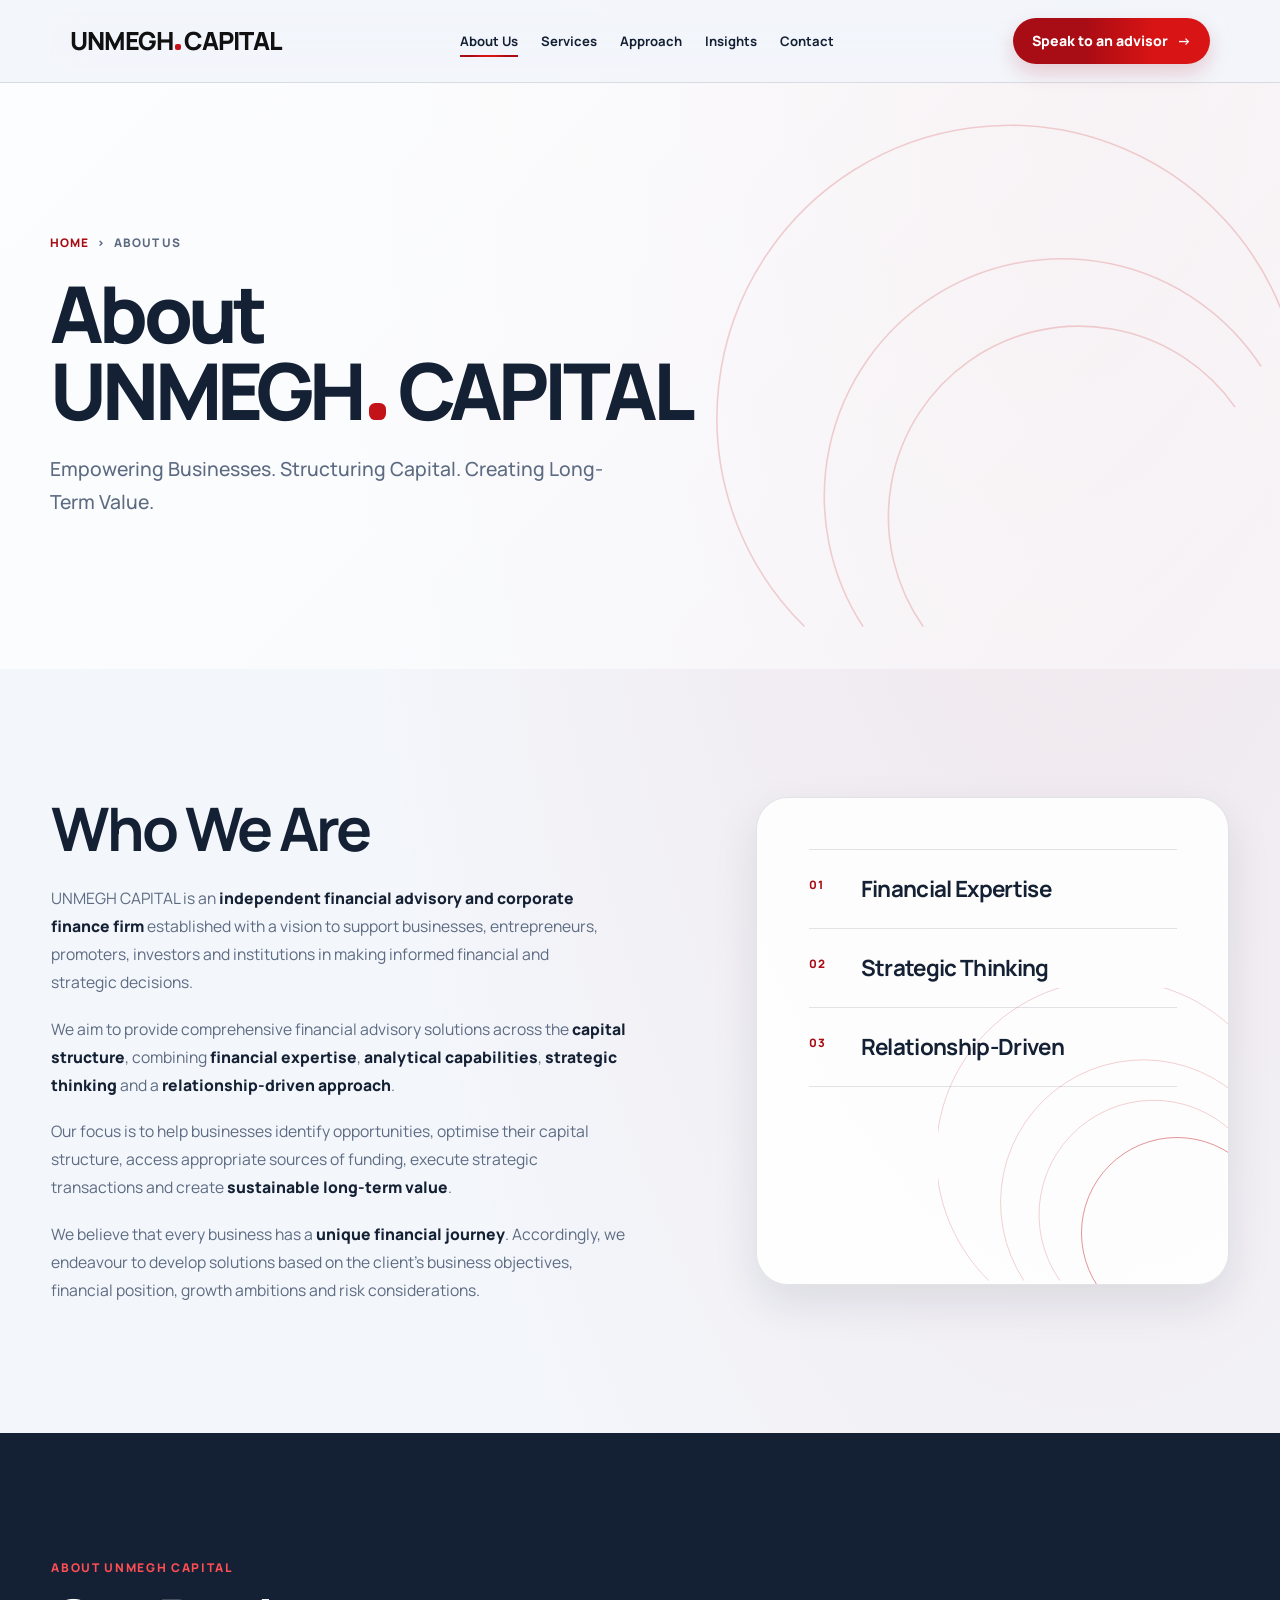
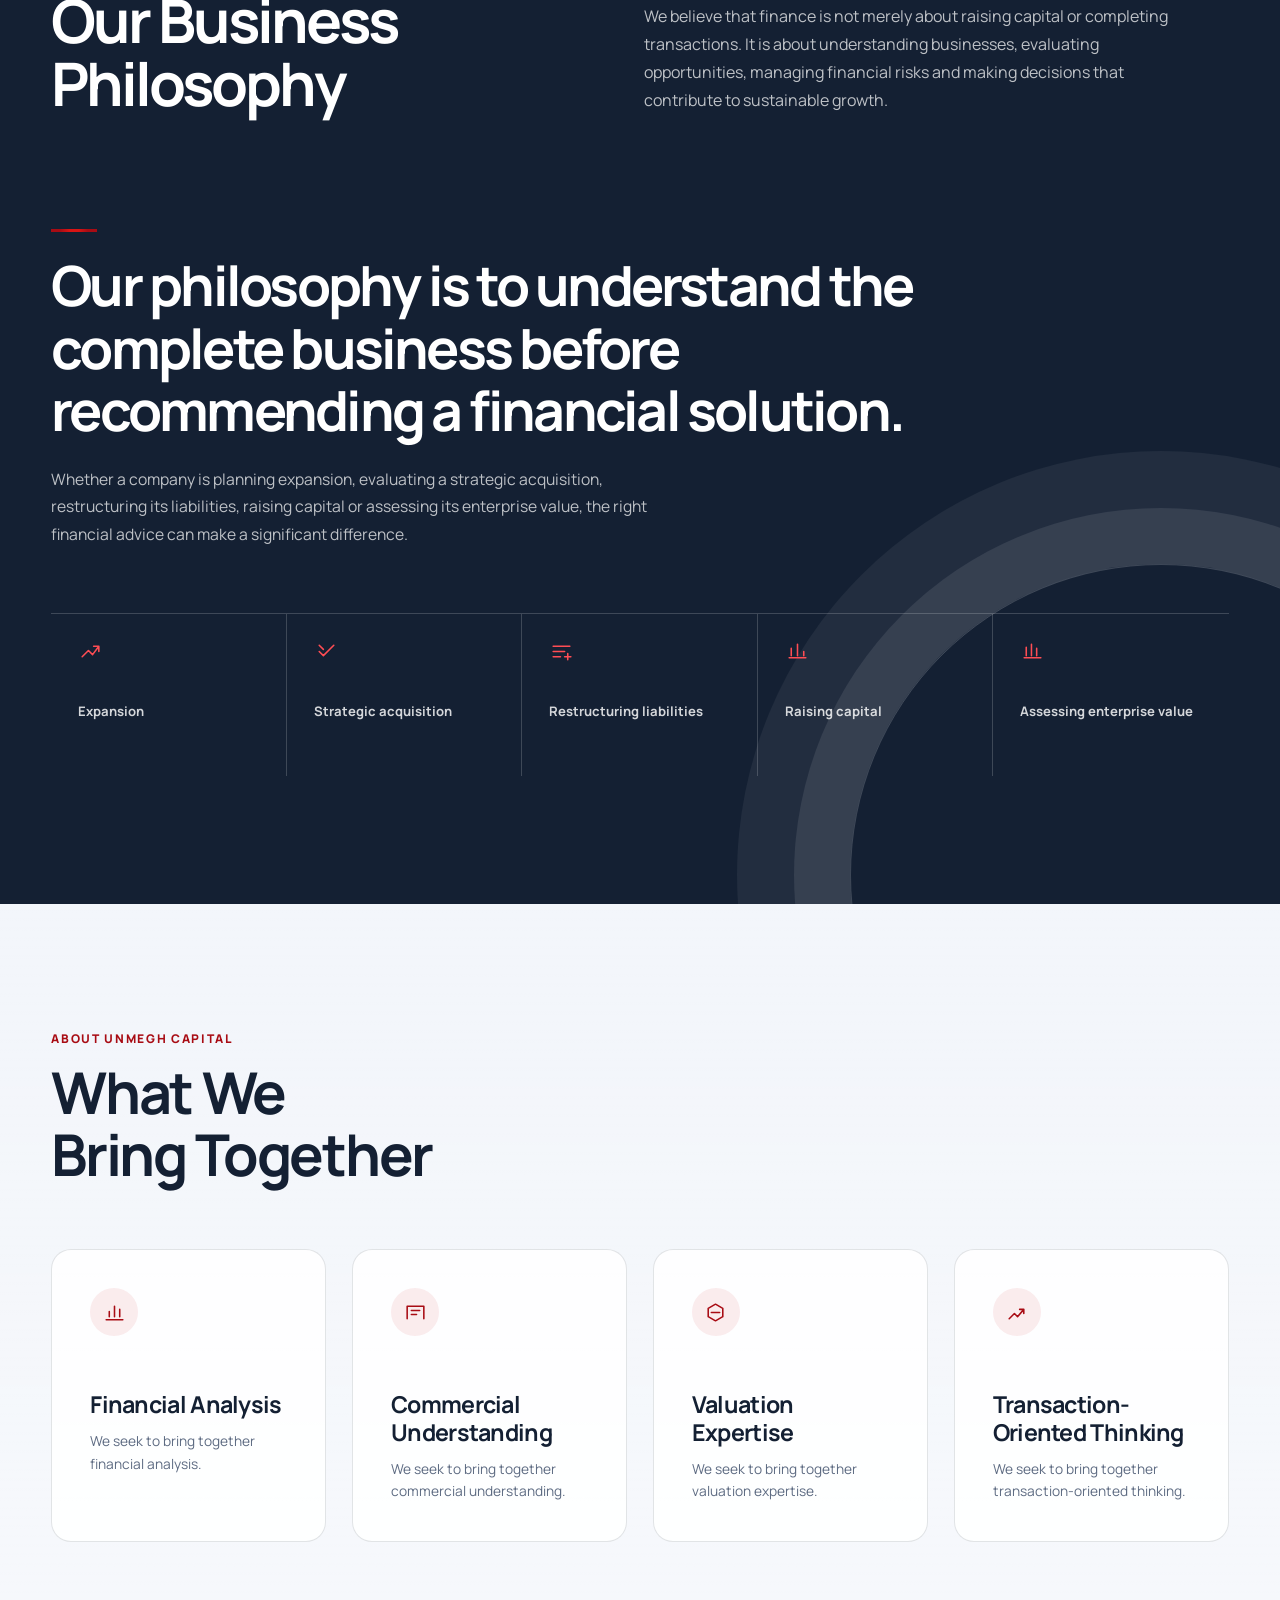
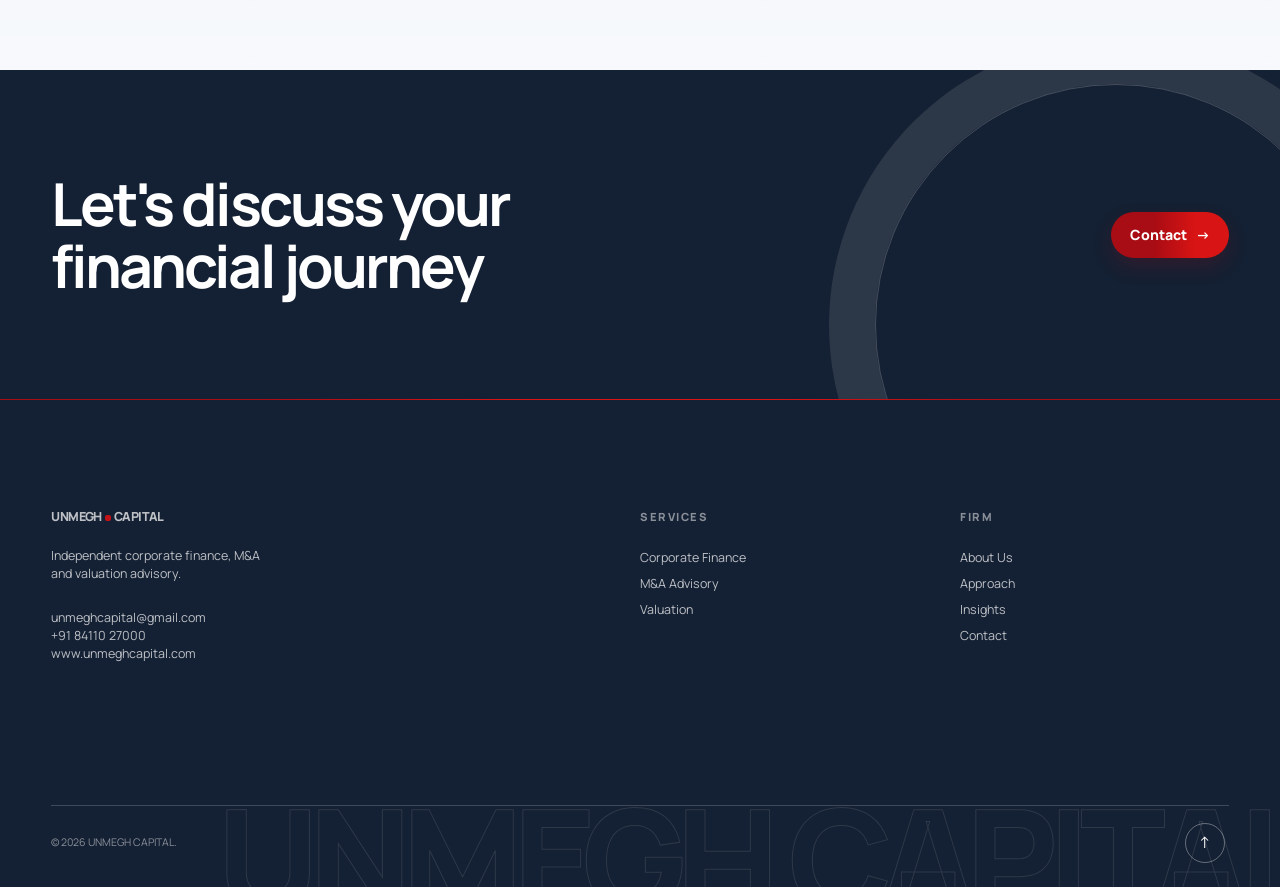
==== about.html @ da6c79d1 "Add files via upload" ====
<!doctype html>
<html lang="en">
  <head>
    <meta charset="UTF-8" />
    <meta name="viewport" content="width=device-width, initial-scale=1.0" />
    <meta name="description" content="About UNMEGH CAPITAL, an independent financial advisory and corporate finance firm." />
    <title>About UNMEGH CAPITAL | Independent Financial Advisory &amp; Corporate Finance Firm</title>
    <link rel="preconnect" href="https://fonts.googleapis.com" />
    <link rel="preconnect" href="https://fonts.gstatic.com" crossorigin />
    <link href="https://fonts.googleapis.com/css2?family=Manrope:wght@400;500;600;700;800&amp;display=swap" rel="stylesheet" />
    <link rel="stylesheet" href="css/style.css" />
  </head>
  <body class="motion-site about-page" id="top">
    <a class="skip-link" href="#main-content">Skip to content</a>

    <svg class="thread" viewBox="0 0 2 1000" preserveAspectRatio="none" aria-hidden="true">
      <path d="M1 0V1000" pathLength="1" />
    </svg>

    <header class="motion-header" id="page-header">
      <div class="motion-header__inner shell">
        <a class="wordmark" href="index.html#top" aria-label="UNMEGH CAPITAL home">UNMEGH<span></span>CAPITAL</a>
        <button class="menu-toggle" type="button" aria-expanded="false" aria-controls="site-menu">
          <span></span><span></span><span class="sr-only">Open navigation</span>
        </button>
        <nav class="motion-nav" id="site-menu" aria-label="Main navigation">
          <a href="about.html" aria-current="page">About Us</a>
          <a href="about2.html">Services</a>
          <a href="index.html#approach">Approach</a>
          <a href="index.html#insights">Insights</a>
          <a href="index.html#contact">Contact</a>
        </nav>
        <a class="button button--primary header-cta" href="index.html#contact">Speak to an advisor <b aria-hidden="true">&rarr;</b></a>
      </div>
    </header>

    <main id="main-content">
      <section class="about-hero section" aria-labelledby="about-title">
        <div class="shell about-hero__grid">
          <div class="about-hero__copy" data-reveal>
            <nav class="breadcrumb" aria-label="Breadcrumb"><a href="index.html">Home</a><span aria-hidden="true">&rsaquo;</span><span aria-current="page">About Us</span></nav>
            <h1 id="about-title">About<br>UNMEGH<i class="heading-dot"><span></span></i> CAPITAL</h1>
        <!-- <a class="wordmark" href="#top" aria-label="UNMEGH CAPITAL home">UNMEGH<span></span>CAPITAL</a> -->

            <p>Empowering Businesses. Structuring Capital. Creating Long-Term Value.</p>
          </div>
        </div>
        <svg class="watermark about-hero__watermark" viewBox="0 0 400 400" aria-hidden="true"><path d="M52 300A180 180 0 1 1 349 115M88 300A145 145 0 1 1 333 140M125 300A110 110 0 1 1 317 165" /></svg>
      </section>

      <section class="about-intro section" aria-labelledby="who-we-are-title">
        <div class="shell about-intro__grid">
          <div class="about-copy" data-reveal>
            <!-- <p class="eyebrow">About UNMEGH CAPITAL</p> -->
            <h2 id="who-we-are-title">Who We Are</h2>
            <p>UNMEGH CAPITAL is an <strong>independent financial advisory and corporate finance firm</strong> established with a vision to support businesses, entrepreneurs, promoters, investors and institutions in making informed financial and strategic decisions.</p>
            <p>We aim to provide comprehensive financial advisory solutions across the <strong>capital structure</strong>, combining <strong>financial expertise</strong>, <strong>analytical capabilities</strong>, <strong>strategic thinking</strong> and a <strong>relationship-driven approach</strong>.</p>
            <p>Our focus is to help businesses identify opportunities, optimise their capital structure, access appropriate sources of funding, execute strategic transactions and create <strong>sustainable long-term value</strong>.</p>
            <p>We believe that every business has a <strong>unique financial journey</strong>. Accordingly, we endeavour to develop solutions based on the client's business objectives, financial position, growth ambitions and risk considerations.</p>
          </div>

          <aside class="about-pillar-panel" aria-label="Financial Expertise, Strategic Thinking and Relationship-Driven" data-reveal>
            <svg class="about-pillar-panel__arcs" viewBox="0 0 400 400" aria-hidden="true"><path d="M52 300A180 180 0 1 1 349 115M88 300A145 145 0 1 1 333 140M125 300A110 110 0 1 1 317 165" /></svg>
            <ul class="about-pillar-list">
              <li><span aria-hidden="true">01</span><strong>Financial Expertise</strong></li>
              <li><span aria-hidden="true">02</span><strong>Strategic Thinking</strong></li>
              <li><span aria-hidden="true">03</span><strong>Relationship-Driven</strong></li>
            </ul>
          </aside>
        </div>
      </section>

      <section class="about-philosophy section section--dark" aria-labelledby="philosophy-title">
        <div class="shell">
          <div class="about-philosophy__intro" data-reveal>
            <div>
              <p class="eyebrow">About UNMEGH CAPITAL</p>
              <h2 id="philosophy-title">Our Business Philosophy</h2>
            </div>
            <p>We believe that finance is not merely about raising capital or completing transactions. It is about understanding businesses, evaluating opportunities, managing financial risks and making decisions that contribute to sustainable growth.</p>
          </div>
          <blockquote class="about-quote" data-reveal>Our philosophy is to understand the complete business before recommending a financial solution.</blockquote>
          <p class="about-philosophy__context" data-reveal>Whether a company is planning expansion, evaluating a strategic acquisition, restructuring its liabilities, raising capital or assessing its enterprise value, the right financial advice can make a significant difference.</p>
          <ul class="scenario-grid" aria-label="Business scenarios">
            <li data-reveal><svg viewBox="0 0 24 24" aria-hidden="true"><path d="M4 17 10 11l4 4 6-8M15 7h5v5" /></svg><span>Expansion</span></li>
            <li data-reveal><svg viewBox="0 0 24 24" aria-hidden="true"><path d="m5 12 4 4L19 6M5 6l4 4" /></svg><span>Strategic acquisition</span></li>
            <li data-reveal><svg viewBox="0 0 24 24" aria-hidden="true"><path d="M4 7h16M4 12h11M4 17h7M18 14v6m-3-3h6" /></svg><span>Restructuring liabilities</span></li>
            <li data-reveal><svg viewBox="0 0 24 24" aria-hidden="true"><path d="M4 18h16M6 16V9m6 7V5m6 11v-4" /></svg><span>Raising capital</span></li>
            <li data-reveal><svg viewBox="0 0 24 24" aria-hidden="true"><path d="M4 18h16M6 16V8m5 8V5m5 11v-7" /></svg><span>Assessing enterprise value</span></li>
          </ul>
        </div>
      </section>

      <section class="about-strengths section" aria-labelledby="strengths-title">
        <div class="shell">
          <div class="section-heading" data-reveal>
            <div><p class="eyebrow">About UNMEGH CAPITAL</p><h2 id="strengths-title">What We Bring Together</h2></div>
          </div>
          <div class="strength-grid">
            <article data-reveal><span class="strength-icon"><svg viewBox="0 0 24 24" aria-hidden="true"><path d="M4 19h16M7 16v-5m5 5V6m5 10V9" /></svg></span><h3>Financial Analysis</h3><p>We seek to bring together financial analysis.</p></article>
            <article data-reveal><span class="strength-icon"><svg viewBox="0 0 24 24" aria-hidden="true"><path d="M4 18V6h16v12M8 10h8M8 14h5" /></svg></span><h3>Commercial Understanding</h3><p>We seek to bring together commercial understanding.</p></article>
            <article data-reveal><span class="strength-icon"><svg viewBox="0 0 24 24" aria-hidden="true"><path d="M12 4 5 8v8l7 4 7-4V8l-7-4Zm-4 8h8" /></svg></span><h3>Valuation Expertise</h3><p>We seek to bring together valuation expertise.</p></article>
            <article data-reveal><span class="strength-icon"><svg viewBox="0 0 24 24" aria-hidden="true"><path d="M5 18 10 13l3 3 6-7M15 9h4v4" /></svg></span><h3>Transaction-Oriented Thinking</h3><p>We seek to bring together transaction-oriented thinking.</p></article>
          </div>
        </div>
      </section>

      <section class="about-cta section" aria-labelledby="about-cta-title">
        <div class="shell about-cta__inner" data-reveal>
          <h2 id="about-cta-title">Let's discuss your financial journey</h2>
          <a class="button button--primary" href="index.html#contact">Contact <b aria-hidden="true">&rarr;</b></a>
        </div>
      </section>
    </main>

    <footer class="site-footer">
      <div class="shell footer-grid">
        <div class="footer-brand"><a class="wordmark wordmark--light" href="index.html#top">UNMEGH<span></span>CAPITAL</a><p>Independent corporate finance, M&amp;A and valuation advisory.</p><p><a href="mailto:connect@unmeghcapital.com">unmeghcapital@gmail.com</a><br /><a href="tel:+918411027000">+91 84110 27000</a><br /><a href="https://www.unmeghcapital.com">www.unmeghcapital.com</a></p></div>
        <div><h2>Services</h2><a href="index.html#services" data-service="corporate-finance">Corporate Finance</a><a href="index.html#services" data-service="ma-advisory">M&amp;A Advisory</a><a href="index.html#services" data-service="valuation">Valuation</a></div>
        <div><h2>Firm</h2><a href="about.html">About Us</a><a href="index.html#approach">Approach</a><a href="index.html#insights">Insights</a><a href="index.html#contact">Contact</a></div>
      </div>
      <div class="shell footer-legal"><p>&copy; 2026 UNMEGH CAPITAL.</p><a class="back-to-top" href="#top" aria-label="Back to top">&uarr;</a></div>
      <div class="footer-ghost" aria-hidden="true">UNMEGH CAPITAL</div>
    </footer>

    <script type="module" src="js/main.js"></script>
  </body>
</html>
---- css/style.css ----
:root {
  --bg: #f3f6fb;
  --surface: rgba(255, 255, 255, 0.88);
  --surface-strong: #ffffff;
  --text: #142033;
  --muted: #5d6b82;
  --logo:#111111;
  --line: rgba(20, 32, 51, 0.12);
  --accent: #c41219;
  --accent-mid: #d91414;
  --accent-light: #ff4d54;
  --accent-dark: #a80c14;
  --accent-gradient: linear-gradient(90deg,rgba(168, 12, 20, 1) 20%, rgba(217, 20, 20, 1) 40%, rgba(217, 20, 20, 1) 60%, rgba(168, 12, 20, 1) 80%);
  --shadow: 0 18px 45px rgb(255, 230, 0);

}

* {
  box-sizing: border-box;
}

html {
  scroll-behavior: smooth;
}

body {
  margin: 0;
  font-family: "Manrope", sans-serif;
  color: var(--logo);
  background:
    radial-gradient(circle at top left, rgba(254, 6, 6, 0.296), transparent 28%)}

a {
  color: inherit;
  text-decoration: none;
}

.reveal {
  opacity: 0;
  transform: translateY(28px);
  transition:
    opacity 0.75s ease,
    transform 0.75s ease;
  transition-delay: var(--reveal-delay, 0s);

}

.reveal.is-visible {
  opacity: 1;
  transform: translateY(0);
}

.site-header {
  position: sticky;
  top: 0;
  z-index: 1000;
  padding: 18px 24px;
  backdrop-filter: blur(18px);
}

.navbar {
  max-width: 1180px;
  margin: 0 auto;
  padding: 16px 22px;
  display: flex;
  align-items: center;
  justify-content: space-between;
  gap: 20px;
  border: 1px solid var(--line);
  border-radius: 22px;
  background: var(--surface);
  box-shadow: var(--shadow);
}

.brand {
  display: flex;
  align-items: center;
  gap: 12px;
  min-width: 0;
}

.brand-text {
  font-size: 2rem;
  font-weight: 800;
  letter-spacing: 0.01em;
  white-space: nowrap;
}

.nav-links {
  list-style: none;
  display: flex;
  align-items: center;
  justify-content: center;
  gap: 28px;
  margin: 0;
  padding: 0;
  flex: 1;
}

.nav-links a {
  font-size: 0.96rem;
  font-weight: 600;
  color: var(--text);
}

.nav-cta {
  display: inline-flex;
  align-items: center;
  justify-content: center;
  min-height: 48px;
  padding: 0 22px;
  border-radius: 999px;
  background: var(--accent-gradient);
  color: #ffffff;
  font-size: 0.95rem;
  font-weight: 700;
  box-shadow: 0 10px 24px rgba(255, 80, 80, 0.633);
}

main {
  padding: -2px 24px 60px;
}

.hero {
  position: relative;
  isolation: isolate;
  overflow: hidden;
  max-width: 100wh;
  margin: 0 auto;
  min-height: calc(100vh - 120px);
  display: grid;
  grid-template-columns: 1.1fr 0.9fr;
  gap: 28px;
  align-items: center;
  padding: 40px 32px;
  border-radius: 32px;
}

.hero::before {
  content: "";
  position: absolute;
  inset: 0 auto auto 0;
  width: 100%;
  height: 90vh;
  background:
 linear-gradient(90deg,rgb(255, 208, 210) 28%, rgb(215, 26, 26) 50%, rgba(217, 20, 20, 1) 60%, rgba(168, 12, 20, 1) 80%), 
    url("images/bg-1.jpg") center/cover no-repeat;
  /*opacity: 0.5;*/
  z-index: 0;
  pointer-events: none;
}

.hero-content {
  position: relative;
  z-index: 1;
}

.hero-copy {
  padding: 24px 5px;
}

.eyebrow {
  margin: 0 0 14px;
  color: var(--accent-dark);
  font-size: 0.82rem;
  font-weight: 800;
  letter-spacing: 0.18em;
  text-transform: uppercase;
}

.hero h1 {
  margin: 0;
  max-width: 12ch;
  font-size: clamp(2.7rem, 6vw, 5rem);
  line-height: 0.96;
  letter-spacing: -0.05em;
}

.hero-text {
  max-width: 600px;
  margin: 22px 0 0;
  color: var(--muted);
  font-size: 1.05rem;
  line-height: 1.8;
}

.hero-card-wrap {
  display: flex;
}

.main-image {
  margin-top: 22px;
  max-width: 420px;
  border-radius: 18px;
  overflow: hidden;
  border: 1px solid rgba(255, 255, 255, 0.35);
  box-shadow: 0 18px 35px rgba(5, 16, 38, 0.35);
}

.main-image img {
  width: 100%;
  height: auto;
  display: block;
}

.feature-card {
  width: 80%;
  padding: 15px;
  border: 1px solid rgba(20, 32, 51, 0.08);
  border-radius: 28px;
  background:
    linear-gradient(180deg, rgba(255, 255, 255, 0.98) 0%, rgba(242, 248, 252, 0.98) 100%);
  box-shadow: var(--shadow);
}

.card-label {
  display: inline-block;
  margin-bottom: 16px;
  color: var(--accent-dark);
  font-size: 0.78rem;
  font-weight: 800;
  letter-spacing: 0.16em;
  text-transform: uppercase;
}

.feature-card h2 {
  margin: 0;
  font-size: clamp(2rem, 3vw, 2.8rem);
  line-height: 1.05;
  letter-spacing: -0.04em;
}

.feature-text {
  margin: 18px 0 0;
  max-width: 56ch;
  color: var(--muted);
  font-size: 1rem;
  line-height: 1.8;
}

.feature-points {
  margin-top: 28px;
  display: grid;
  gap: 18px;
}

.feature-point {
  display: grid;
  grid-template-columns: 56px 1fr;
  gap: 16px;
  align-items: start;
  padding: 12px;
  border-radius: 18px;
  background: rgba(255, 255, 255, 0.78);
  border: 1px solid rgba(20, 32, 51, 0.08);
}

.feature-icon {
  width: 56px;
  height: 56px;
  display: inline-flex;
  align-items: center;
  justify-content: center;
  border-radius: 16px;
  background: rgba(58, 124, 240, 0.12);
  color: var(--accent-dark);
}

.feature-icon svg {
  width: 26px;
  height: 26px;
  fill: none;
  stroke: currentColor;
  stroke-linecap: round;
  stroke-linejoin: round;
  stroke-width: 1.8;
}

.feature-point h3 {
  margin: 0 0 8px;
  font-size: 1.05rem;
}

.feature-point p {
  margin: 0;
  color: var(--muted);
  line-height: 1.7;
}

.reveal-section {
  min-height: 140vh;
  padding: 90px 24px 110px;
}

.gallery-section {
  min-height: auto;
}

.gallery-header {
  max-width: 1180px;
  margin: 0 auto 24px;
}

.gallery-header h2 {
  margin: 0 0 8px;
  font-size: clamp(1.8rem, 4vw, 2.8rem);
}

.gallery-header p {
  margin: 0;
  color: var(--muted);
}

.gallery-grid {
  max-width: 1180px;
  margin: 0 auto;
  display: grid;
  grid-template-columns: repeat(3, minmax(0, 1fr));
  gap: 18px;
}

.gallery-item {
  margin: 0;
  border-radius: 18px;
  overflow: hidden;
  border: 1px solid var(--line);
  background: #ffffff;
  box-shadow: var(--shadow);
}

.gallery-item img {
  width: 100%;
  height: 260px;
  object-fit: cover;
  display: block;
}

.reveal-panel {
  max-width: 1180px;
  margin: 0 auto;
  padding: 40px 32px;
  border-radius: 32px;
  background: linear-gradient(180deg, #11233f 0%, #1a3f72 100%);
  box-shadow: var(--shadow);
}

.reveal-kicker {
  margin: 0 0 18px;
  color: rgba(255, 255, 255, 0.72);
  font-size: 0.82rem;
  font-weight: 800;
  letter-spacing: 0.18em;
  text-transform: uppercase;
}

#reveal-text {
  margin: 0;
  max-width: 18ch;
  font-size: clamp(2.5rem, 5vw, 4.8rem);
  line-height: 1.08;
  letter-spacing: -0.05em;
}

.word {
  display: inline-block;
  margin-right: 0.3em;
  color: #333;
  transition: color 0.35s ease;
}

@media (max-width: 960px) {
  .navbar {
    flex-wrap: wrap;
    justify-content: center;
  }

  .brand,
  .nav-cta {
    width: 100%;
    justify-content: center;
  }

  .nav-links {
    order: 3;
    width: 100%;
    flex-wrap: wrap;
    gap: 18px 22px;
  }

  .hero {
    grid-template-columns: 1fr;
    padding: 28px 22px;
  }

  .hero h1,
  .hero-text {
    max-width: none;
  }

  .feature-card {
    padding: 24px;
  }

  .reveal-section {
    min-height: auto;
    padding-top: 70px;
    padding-bottom: 90px;
  }

  .gallery-grid {
    grid-template-columns: 1fr 1fr;
  }
}

@media (max-width: 640px) {
  .site-header,
  main {
    padding-left: 16px;
    padding-right: 16px;
  }

  .navbar {
    padding: 16px;
    border-radius: 18px;
  }

  .brand-text {
    font-size: 0.92rem;
    text-align: center;
    white-space: normal;
  }

  .nav-links {
    gap: 14px 18px;
  }

  .hero h1 {
    font-size: clamp(2.2rem, 12vw, 3.5rem);
  }

  .feature-point {
    grid-template-columns: 1fr;
  }

  .reveal-panel {
    padding: 28px 22px;
    border-radius: 24px;
  }

  .gallery-grid {
    grid-template-columns: 1fr;
  }
}

@media (prefers-reduced-motion: reduce) {
  .reveal,
  .reveal.is-visible {
    opacity: 1;
    transform: none;
    transition: none;
  }
}
.lightly{
  color: white;
}
#light{
  color: white;
}


/* index-2 */

.heros {
    position: relative;
    width: 100%;
    top: -110px;
    min-height: 100vh;
    overflow: hidden;
    background: #a80c14;
}

/* Background video */
.heros-video {
    position: absolute;
    top: -100px; /* Move video 100px upward */
    left: 0;
    inset: 0;
    width: 100%;
    height: calc(100% + 100px);
    object-fit: cover;
    object-position: center;
    z-index: 0;
}

/* Dark/red overlay */
.heros-overlay {
    position: absolute;
    inset: 0;
    background: linear-gradient(
        90deg,
        rgba(168, 12, 20, 0.15),
        rgba(168, 12, 20, 0.65)
    );
    z-index: 1;
}

/* Hero content */
.heros-content {
    position: relative;
    z-index: 2;
    min-height: 100vh;
    display: flex;
    flex-direction: column;
    justify-content: center;
    padding: 60px;
    color: white;
}

/* --------------------------------------------------------------------------
   Clarity in Motion — post-hero homepage continuation
   The rules below are intentionally namespaced so the completed hero can
   remain in place above this continuation.
   -------------------------------------------------------------------------- */
:root {
  --glow: rgba(196, 18, 25, 0.08);
  --shadow-soft: 0 18px 45px rgba(20, 32, 51, 0.10);
  --ease: cubic-bezier(0.22, 1, 0.36, 1);
  --r-sm: 12px;
  --r-md: 20px;
  --r-lg: 32px;
  --r-pill: 999px;
  --page-progress: 0;
}

html { scroll-padding-top: 104px; }

body.motion-site {
  min-width: 320px;
  overflow-x: clip;
  color: var(--text);
  background:
    radial-gradient(60% 50% at 85% 0%, var(--glow), transparent),
    var(--bg);
  font-family: "Manrope", sans-serif;
  line-height: 1.7;
}

.motion-site * { box-sizing: border-box; }
.motion-site h1, .motion-site h2, .motion-site h3, .motion-site p { margin-top: 0; }
.motion-site h2, .motion-site h3 { text-wrap: balance; }
.motion-site p { text-wrap: pretty; }
.motion-site button, .motion-site input { font: inherit; }
.motion-site button { cursor: pointer; }
.motion-site a:focus-visible, .motion-site button:focus-visible, .motion-site input:focus-visible {
  outline: 2px solid var(--accent);
  outline-offset: 3px;
}

.sr-only {
  position: absolute;
  width: 1px;
  height: 1px;
  overflow: hidden;
  clip: rect(0, 0, 0, 0);
  white-space: nowrap;
}

.skip-link {
  position: fixed;
  top: 12px;
  left: 12px;
  z-index: 200;
  padding: 10px 14px;
  border-radius: 10px;
  color: #fff;
  background: var(--text);
  transform: translateY(-150%);
  transition: transform .2s ease;
}
.skip-link:focus { transform: translateY(0); }

.shell { width: min(100% - 2 * clamp(20px, 4vw, 64px), 1280px); margin-inline: auto; }
.section { position: relative; padding-block: clamp(80px, 10vw, 160px); isolation: isolate; }
.section-number, .eyebrow {
  display: block;
  margin-bottom: 14px;
  color: var(--accent-dark);
  font-size: .75rem;
  font-weight: 800;
  line-height: 1.2;
  letter-spacing: .14em;
  text-transform: uppercase;
}
.section-number { color: var(--muted); }
.section-heading {
  display: flex;
  align-items: end;
  justify-content: space-between;
  gap: 32px;
  margin-bottom: clamp(42px, 5vw, 64px);
}
.section-heading > p { max-width: 38ch; margin-bottom: 4px; color: var(--muted); font-size: 1rem; }
.section-heading h2, .approach h2, .values h2, .newsletter h2 {
  max-width: 16ch;
  margin-bottom: 0;
  color: var(--text);
  font-size: clamp(2rem, 1.2rem + 3vw, 3.75rem);
  font-weight: 700;
  line-height: 1.08;
  letter-spacing: -.04em;
}
.text-link {
  display: inline-flex;
  align-items: center;
  gap: 9px;
  color: var(--accent-dark);
  font-size: .95rem;
  font-weight: 800;
}
.text-link b, .button b, .newsletter__talk b { display: inline-block; transition: transform .25s var(--ease); }
.text-link:hover b, .button:hover b, .newsletter__talk:hover b { transform: translateX(4px); }

.thread {
  position: fixed;
  z-index: 3;
  top: 0;
  bottom: 0;
  left: clamp(10px, 2.1vw, 32px);
  width: 2px;
  height: 100vh;
  pointer-events: none;
}
.thread path {
  fill: none;
  stroke: var(--accent);
  stroke-width: 2;
  stroke-dasharray: 1;
  stroke-dashoffset: calc(1 - var(--page-progress));
}

/* Header */
.motion-header {
  position: sticky;
  z-index: 50;
  top: 0;
  padding: 12px 0;
  transition: transform .3s var(--ease), padding .3s var(--ease), background .3s ease, border-color .3s ease;
}
.motion-header.is-hidden { transform: translateY(-110%); }
.motion-header__inner {
  display: flex;
  align-items: center;
  gap: clamp(16px, 2vw, 30px);
  min-height: 64px;
  padding: 0 18px;
  border: 1px solid transparent;
  border-radius: var(--r-md);
  transition: min-height .3s var(--ease), background .3s ease, border-color .3s ease, box-shadow .3s ease;
}
.motion-header.is-solid .motion-header__inner {
  min-height: 56px;
  border-color: var(--line);
  background: var(--surface);
  box-shadow: var(--shadow-soft);
  backdrop-filter: blur(16px);
}
.wordmark {
  display: inline-flex;
  align-items: baseline;
  flex: 0 0 auto;
  color: var(--logo);
  font-size: 25px;
  font-weight: 800;
  letter-spacing: -.045em;
}
.wordmark span { width: 6px; height: 6px; margin: 0 3px; border-radius: 2px; background: var(--accent); }

.heading-dot {
  display: inline-block;
  width: .22em;
  height: .22em;
  margin-left: .08em;
  border-radius: .08em;
  background: var(--accent);
  vertical-align: baseline;
}
.motion-nav { display: flex; align-items: center; justify-content: center; gap: clamp(12px, 1.8vw, 26px); flex: 1; }
.motion-nav > a, .nav-businesses > button {
  position: relative;
  padding: 10px 0;
  border: 0;
  color: var(--text);
  background: transparent;
  font-size: .82rem;
  font-weight: 700;
  white-space: nowrap;
}
.motion-nav > a::after, .nav-businesses > button::after {
  position: absolute;
  right: 0;
  bottom: 5px;
  left: 0;
  height: 2px;
  content: "";
  background: var(--accent-gradient);
  transform: scaleX(0);
  transform-origin: left;
  transition: transform .28s var(--ease);
}
.motion-nav > a:hover::after, .nav-businesses > button:hover::after, .nav-businesses.is-open > button::after { transform: scaleX(1); }
.motion-nav > a[aria-current="page"]::after { transform: scaleX(1); }
.nav-businesses { position: relative; }
.nav-businesses i { display: inline-block; margin-left: 4px; font-size: 1.1em; font-style: normal; transition: transform .25s ease; }
.nav-businesses.is-open i { transform: rotate(180deg); }
.mega-menu {
  position: absolute;
  top: calc(100% + 14px);
  left: 50%;
  display: grid;
  grid-template-columns: repeat(3, minmax(190px, 1fr));
  gap: 4px;
  width: min(650px, 72vw);
  padding: 10px;
  border: 1px solid var(--line);
  border-radius: var(--r-md);
  background: var(--surface);
  box-shadow: var(--shadow-soft);
  backdrop-filter: blur(16px);
  opacity: 0;
  pointer-events: none;
  transform: translate(-50%, 8px);
  clip-path: inset(0 0 100% 0 round 20px);
  transition: opacity .26s ease, transform .26s var(--ease), clip-path .26s var(--ease);
}
.nav-businesses.is-open .mega-menu, .nav-businesses:hover .mega-menu { opacity: 1; pointer-events: auto; transform: translate(-50%, 0); clip-path: inset(0 round 20px); }
.mega-menu a { display: grid; gap: 4px; padding: 14px; border-radius: 12px; transition: background .2s ease, transform .2s var(--ease); }
.mega-menu a:hover { background: rgba(196, 18, 25, .06); transform: translateX(4px); }
.mega-menu strong { color: var(--text); font-size: .82rem; }
.mega-menu span { color: var(--muted); font-size: .69rem; line-height: 1.4; }
.button {
  display: inline-flex;
  align-items: center;
  justify-content: center;
  gap: 9px;
  min-height: 46px;
  padding: 0 18px;
  border: 1px solid transparent;
  border-radius: var(--r-pill);
  font-size: .88rem;
  font-weight: 800;
  line-height: 1;
  transition: transform .28s var(--ease), box-shadow .28s ease, background-position .35s ease;
}
.button--primary { color: #fff; background: var(--accent-gradient); background-size: 180% 100%; box-shadow: 0 9px 20px rgba(168, 12, 20, .18); }
.button--primary:hover { background-position: 100% 0; box-shadow: 0 0 0 3px rgba(168, 12, 20, .2), 0 12px 24px rgba(168, 12, 20, .23); }
.menu-toggle { display: none; }

/* Capability marquee */
.capability-marquee { position: relative; z-index: 4; overflow: hidden; border-block: 1px solid var(--line); background: var(--surface); }
.capability-marquee__track { display: flex; width: max-content; animation: marquee 40s linear infinite; }
.capability-marquee:hover .capability-marquee__track { animation-play-state: paused; }
.capability-marquee__track > div { display: flex; align-items: center; min-width: max-content; height: 72px; color: var(--text); font-size: .88rem; font-weight: 800; letter-spacing: .04em; text-transform: uppercase; white-space: pre; }
.capability-marquee i { margin: 0 27px; color: var(--accent); font-size: .58rem; font-style: normal; }
@keyframes marquee { to { transform: translateX(-50%); } }

/* Approach */
.split-4-8 { display: grid; grid-template-columns: 4fr 8fr; gap: clamp(34px, 8vw, 120px); }
.section-intro { padding-top: 15px; }
.approach { overflow: hidden; }
.approach__copy { position: relative; z-index: 1; }
.approach__copy h2 { margin-bottom: 24px; font-size: clamp(2.6rem, 1.4rem + 4.1vw, 5.25rem); }
.approach__copy p { max-width: 56ch; margin-bottom: 0; color: var(--muted); font-size: clamp(1.05rem, .98rem + .35vw, 1.3rem); font-weight: 500; line-height: 1.65; }
.watermark { position: absolute; z-index: -1; right: -130px; bottom: -130px; width: min(43vw, 500px); overflow: visible; fill: none; stroke: var(--accent); stroke-width: 1px; opacity: .12; }

/* Businesses */
.businesses { background: linear-gradient(180deg, transparent, rgba(255,255,255,.32)); }
.business-layout { display: grid; grid-template-columns: minmax(245px, 4fr) minmax(0, 8fr); gap: clamp(34px, 7vw, 105px); align-items: start; }
.business-index { position: sticky; top: 130px; display: grid; padding: 7px 0; border-left: 1px solid var(--line); }
.business-index button { position: relative; display: flex; align-items: center; gap: 15px; padding: 13px 18px; border: 0; color: var(--muted); background: transparent; font-size: .95rem; font-weight: 700; text-align: left; transition: color .3s ease, background .3s ease; }
.business-index button::before { position: absolute; top: 7px; bottom: 7px; left: -1px; width: 2px; content: ""; background: var(--accent); transform: scaleY(0); transition: transform .3s var(--ease); }
.business-index button em { color: var(--accent-dark); font-size: .7rem; font-style: normal; letter-spacing: .06em; }
.business-index button[aria-selected="true"] { color: var(--text); background: rgba(255,255,255,.68); }
.business-index button[aria-selected="true"]::before { transform: scaleY(1); }
.business-stage { position: relative; }
.business-panels { position: sticky; top: 130px; min-height: min(560px, 65vh); }
.business-panel { position: relative; display: grid; grid-template-columns: 88px minmax(0, 1fr) minmax(190px, 31%); gap: clamp(22px, 4vw, 58px); align-items: end; min-height: min(560px, 65vh); padding: clamp(28px, 4vw, 58px); overflow: hidden; border: 1px solid var(--line); border-radius: var(--r-lg); background: var(--surface); box-shadow: var(--shadow-soft); }
.business-panel__number { align-self: start; color: rgba(20,32,51,.15); font-size: clamp(3.5rem, 6vw, 6rem); font-weight: 800; line-height: .85; letter-spacing: -.07em; }
.business-panel h3 { max-width: 12ch; margin-bottom: 18px; font-size: clamp(1.8rem, 1.2rem + 2.1vw, 3rem); line-height: 1.07; letter-spacing: -.045em; }
.business-panel p:not(.eyebrow) { max-width: 46ch; margin-bottom: 25px; color: var(--muted); font-size: .98rem; line-height: 1.72; }
.business-panel .eyebrow { margin-bottom: 14px; }
.business-steps span { display: block; height: 62vh; min-height: 420px; }
.has-js .business-panel { position: absolute; inset: 0; opacity: 0; pointer-events: none; transform: translateY(24px); filter: blur(3px); transition: opacity .6s var(--ease), transform .6s var(--ease), filter .6s var(--ease); }
.has-js .business-panel.is-active { z-index: 1; opacity: 1; pointer-events: auto; transform: none; filter: none; box-shadow: var(--shadow); }
.arc-art { position: relative; width: 100%; aspect-ratio: 1; overflow: hidden; border-radius: 50%; background: radial-gradient(circle at 70% 70%, rgba(196,18,25,.09), transparent 45%); }
.arc-art::before, .arc-art::after { position: absolute; content: ""; border: 1px solid var(--accent); border-radius: 50%; }
.arc-art::before { width: 140%; height: 140%; right: -42%; bottom: -42%; }
.arc-art::after { width: 89%; height: 89%; right: -18%; bottom: -18%; box-shadow: 0 0 0 30px transparent, 0 0 0 31px rgba(196,18,25,.55); }
.arc-art--two { transform: rotate(46deg); }.arc-art--three { transform: rotate(110deg); }.arc-art--four { transform: rotate(175deg); }.arc-art--five { transform: rotate(225deg); }.arc-art--six { transform: rotate(290deg); }
.arc-art--two::after { box-shadow: 0 0 0 15px transparent, 0 0 0 16px rgba(196,18,25,.5), 0 0 0 47px transparent, 0 0 0 48px rgba(196,18,25,.35); }.arc-art--three::before { width: 120%; height: 120%; }.arc-art--four::after { right: -42%; bottom: 4%; }.arc-art--five::before { right: -8%; bottom: -8%; }.arc-art--six::after { right: 10%; bottom: -41%; }

/* Numbers */
.section--dark { color: #fff; background: var(--text); }
.section-heading--light h2, .section--dark .eyebrow { color: #fff; }
.section-heading--light .eyebrow { color: var(--accent-light); }
.stats-grid { display: grid; grid-template-columns: repeat(4, 1fr); border-top: 1px solid rgba(255,255,255,.18); }
.stats-grid article { position: relative; display: grid; align-content: start; min-height: 260px; padding: 32px clamp(16px, 2.5vw, 36px) 20px; border-right: 1px solid rgba(255,255,255,.18); overflow: hidden; }
.stats-grid article:nth-child(even) { transform: translateY(48px); }
.stats-grid article:last-child { border-right: 0; }
.stats-grid strong { color: #fff; font-size: clamp(2.7rem, 2rem + 3vw, 5.2rem); font-variant-numeric: tabular-nums; font-weight: 800; line-height: 1; letter-spacing: -.07em; }
.stats-grid span { max-width: 18ch; margin-top: 15px; color: rgba(255,255,255,.72); font-size: .85rem; font-weight: 600; line-height: 1.5; }
.stats-grid i { position: absolute; right: -15px; bottom: -45px; width: 135px; height: 135px; border: 1px solid var(--accent-light); border-radius: 50%; opacity: .7; }
.data-note { margin: 78px 0 0; color: rgba(255,255,255,.48); font-size: .72rem; }

/* Pillars */
.pillar-grid { display: grid; grid-template-columns: repeat(3, 1fr); gap: clamp(18px, 2vw, 30px); align-items: start; }
.pillar-grid article { position: relative; min-height: 370px; padding: clamp(26px, 3vw, 42px); overflow: hidden; border: 1px solid var(--line); border-radius: var(--r-md); background: var(--surface); box-shadow: 0 0 0 rgba(20,32,51,0); transition: transform .35s var(--ease), border-color .35s ease, box-shadow .35s ease; }
.pillar-grid article:nth-child(2) { margin-top: 40px; }.pillar-grid article:nth-child(3) { margin-top: 80px; }
.pillar-grid article:hover { border-color: rgba(196,18,25,.35); box-shadow: var(--shadow-soft); transform: translateY(-8px); }
.pillar-grid article > span { display: block; margin-bottom: 70px; color: transparent; -webkit-text-stroke: 1px rgba(20,32,51,.43); font-size: 4rem; font-weight: 800; line-height: .8; letter-spacing: -.08em; }
.pillar-grid h3 { position: relative; z-index: 1; margin-bottom: 12px; font-size: clamp(1.25rem, 1.05rem + .8vw, 1.75rem); line-height: 1.2; letter-spacing: -.025em; }
.pillar-grid p { position: relative; z-index: 1; max-width: 25ch; margin-bottom: 0; color: var(--muted); font-size: .91rem; line-height: 1.65; }
.pillar-arc { position: absolute; right: -45px; bottom: -45px; width: 180px; height: 180px; border: 1px solid var(--accent); border-radius: 50%; opacity: .7; clip-path: inset(100% 0 0 0); transition: clip-path .55s var(--ease); }
.pillar-arc::after { position: absolute; inset: 23px; border: 1px solid var(--accent); border-radius: inherit; content: ""; }.pillar-grid article:hover .pillar-arc { clip-path: inset(0); }

/* Leadership */
.chair-card { display: grid; grid-template-columns: minmax(250px, 5fr) minmax(0, 7fr); gap: clamp(30px, 7vw, 110px); align-items: center; padding: clamp(25px, 4vw, 54px); border: 1px solid var(--line); border-radius: var(--r-lg); background: linear-gradient(130deg, #fff 0%, rgba(255,255,255,.7) 100%); box-shadow: var(--shadow-soft); }
.chair-card__portrait { position: relative; display: grid; aspect-ratio: 4 / 3; place-items: center; overflow: hidden; border-radius: var(--r-md); color: #fff; background: var(--text); }
.chair-card__portrait > span { position: relative; z-index: 1; font-size: clamp(3.5rem, 6vw, 6.5rem); font-weight: 800; letter-spacing: -.08em; }
.portrait-arc, .portrait-arc::before { position: absolute; border: 1px solid var(--accent-light); border-radius: 50%; content: ""; }.portrait-arc { width: 120%; height: 120%; right: -42%; bottom: -45%; }.portrait-arc::before { width: 75%; height: 75%; right: 12%; bottom: 12%; }
.chair-card blockquote { max-width: 23ch; margin: 0 0 22px; color: var(--text); font-size: clamp(1.45rem, 1.1rem + 1.6vw, 2.4rem); font-weight: 700; line-height: 1.23; letter-spacing: -.04em; }
.chair-card__cite { color: var(--muted); font-size: .84rem; font-weight: 600; }
.carousel-controls { display: flex; align-items: center; justify-content: space-between; margin: 58px 0 18px; }.carousel-controls > p { margin: 0; color: var(--muted); font-size: .82rem; font-weight: 800; letter-spacing: .13em; text-transform: uppercase; }.carousel-controls > div { display: flex; gap: 8px; }
.carousel-button { display: grid; width: 42px; height: 42px; place-items: center; border: 1px solid var(--line); border-radius: 50%; color: var(--text); background: transparent; transition: color .2s ease, background .2s ease, border-color .2s ease; }.carousel-button:hover { border-color: var(--accent); color: #fff; background: var(--accent); }
.leadership-carousel { display: grid; grid-auto-columns: minmax(278px, 320px); grid-auto-flow: column; gap: 20px; overflow-x: auto; padding: 2px 1px 18px; scroll-snap-type: x mandatory; scrollbar-width: none; }.leadership-carousel::-webkit-scrollbar { display: none; }
.leader-card { position: relative; min-height: 350px; padding: 20px; overflow: hidden; border: 1px solid var(--line); border-radius: var(--r-md); background: var(--surface); scroll-snap-align: start; }.leader-card__monogram { display: grid; width: 100%; aspect-ratio: 4 / 3; place-items: center; margin-bottom: 20px; overflow: hidden; border-radius: 12px; color: #fff; background: linear-gradient(140deg, var(--text), #304261); font-size: 3rem; font-weight: 800; letter-spacing: -.08em; transition: transform .35s var(--ease); }.leader-card:hover .leader-card__monogram { transform: scale(1.06); }.leader-card h3 { margin-bottom: 3px; color: var(--text); font-size: 1.1rem; letter-spacing: -.025em; }.leader-card p { margin-bottom: 12px; color: var(--accent-dark); font-size: .78rem; font-weight: 800; }.leader-card small { display: block; max-width: 24ch; color: var(--muted); font-size: .76rem; line-height: 1.55; }.leader-card a { position: absolute; bottom: 18px; left: 20px; color: var(--accent-dark); font-size: .76rem; font-weight: 800; transform: translateY(150%); transition: transform .25s var(--ease); }.leader-card:hover a { transform: translateY(0); }.leader-card--all { display: grid; align-content: center; background: var(--text); }.leader-card--all .leader-card__monogram { width: 50px; aspect-ratio: 1; margin-bottom: 18px; background: var(--accent); font-size: 1.8rem; }.leader-card--all h3, .leader-card--all p { color: #fff; }.leader-card--all p { font-size: .85rem; font-weight: 500; }.leader-card--all a { color: var(--accent-light); transform: none; }
.carousel-progress { width: 100%; height: 2px; margin-top: 9px; background: var(--line); }.carousel-progress i { display: block; width: 25%; height: 100%; background: var(--accent); transition: width .15s linear; }

/* Values */
.values { overflow: hidden; }.values::before { position: absolute; z-index: -1; inset: 0; content: ""; background: radial-gradient(circle at 88% 40%, rgba(255,77,84,.1), transparent 30%); }.values-arcs { position: absolute; z-index: -1; right: -165px; bottom: -320px; width: min(65vw, 750px); overflow: visible; fill: none; stroke: var(--accent-light); stroke-width: 1px; opacity: .24; }.values__grid { display: grid; grid-template-columns: 5fr 7fr; gap: clamp(40px, 9vw, 145px); }.values__intro { position: sticky; top: 150px; height: max-content; }.values h2 { color: #fff; margin-bottom: 24px; }.values .eyebrow { color: var(--accent-light); }.values__intro > p:not(.eyebrow) { max-width: 39ch; margin-bottom: 22px; color: rgba(255,255,255,.75); font-size: 1rem; }.values__intro small { color: rgba(255,255,255,.48); font-size: .72rem; }.culture-list { display: grid; gap: clamp(58px, 7vw, 98px); }.culture-list article { position: relative; padding-bottom: 17px; }.culture-list article::after { position: absolute; right: 0; bottom: 0; left: 0; height: 2px; content: ""; background: var(--accent-gradient); transform: scaleX(0); transform-origin: left; transition: transform .7s var(--ease); }.culture-list article.is-in::after { transform: scaleX(1); }.culture-list h3 { margin-bottom: 10px; color: transparent; -webkit-text-stroke: 1px rgba(255,255,255,.45); font-size: clamp(3rem, 2.1rem + 4vw, 6.2rem); font-weight: 800; line-height: .94; letter-spacing: -.07em; transition: color .8s var(--ease); }.culture-list article.is-in h3 { color: #fff; }.culture-list p { max-width: 42ch; margin-bottom: 0; color: rgba(255,255,255,.7); font-size: .97rem; }

/* Life */
.filters { display: flex; flex-wrap: wrap; gap: 8px; margin: -18px 0 34px; }.filters button { min-height: 38px; padding: 0 14px; border: 1px solid var(--line); border-radius: var(--r-pill); color: var(--muted); background: transparent; font-size: .76rem; font-weight: 800; transition: color .2s ease, background .2s ease, border-color .2s ease; }.filters button:hover, .filters button.is-active { border-color: var(--accent); color: #fff; background: var(--accent); }.moments-scroller { display: grid; grid-auto-columns: minmax(250px, 1fr); grid-auto-flow: column; gap: 20px; overflow-x: auto; padding-bottom: 16px; scroll-snap-type: x mandatory; scrollbar-width: none; }.moments-scroller::-webkit-scrollbar { display: none; }.moment-card { scroll-snap-align: start; }.moment-card[hidden] { display: none; }.moment-image { position: relative; display: grid; aspect-ratio: 4 / 5; place-items: center; overflow: hidden; margin-bottom: 18px; border-radius: var(--r-md); color: #fff; background: var(--text); }.moment-image::before, .moment-image::after { position: absolute; border-radius: 50%; content: ""; }.moment-image::before { width: 130%; height: 130%; border: 1px solid rgba(255,255,255,.45); right: -49%; bottom: -46%; }.moment-image::after { width: 74%; height: 74%; border: 1px solid var(--accent-light); right: -12%; bottom: -12%; }.moment-image span { position: relative; z-index: 1; font-size: clamp(3rem, 5vw, 5rem); font-weight: 800; letter-spacing: -.1em; transition: transform .35s var(--ease); }.moment-card:hover .moment-image span { transform: scale(1.08); }.moment-image--oman { background: linear-gradient(145deg, #684654, var(--text)); }.moment-image--laureates { background: linear-gradient(145deg, #302b47, var(--text)); }.moment-image--stars { background: linear-gradient(145deg, #75463a, var(--text)); }.moment-image--tmm { background: linear-gradient(145deg, #244e5e, var(--text)); }.moment-image--beach { background: linear-gradient(145deg, #455d75, var(--text)); }.moment-card > p { display: inline-block; margin-bottom: 8px; padding: 4px 8px; border-radius: 5px; color: var(--accent-dark); background: rgba(196,18,25,.08); font-size: .65rem; font-weight: 800; letter-spacing: .09em; text-transform: uppercase; }.moment-card h3 { margin-bottom: 5px; font-size: 1.1rem; letter-spacing: -.025em; }.moment-card small { display: block; max-width: 28ch; color: var(--muted); font-size: .79rem; line-height: 1.55; }

/* Newsletter */
.newsletter { padding-top: clamp(52px, 7vw, 100px); }.newsletter__panel { position: relative; display: grid; grid-template-columns: 1.1fr .9fr; gap: 30px clamp(30px, 6vw, 94px); padding: clamp(30px, 5vw, 74px); overflow: hidden; border-radius: var(--r-lg); color: #fff; background: var(--accent-gradient); background-size: 180% 100%; }.newsletter__panel > *:not(svg) { position: relative; z-index: 1; }.newsletter__panel svg { position: absolute; top: -140px; right: -130px; width: min(64%, 690px); fill: none; stroke: rgba(255,255,255,.22); stroke-width: 1px; }.newsletter .eyebrow { color: rgba(255,255,255,.78); }.newsletter h2 { max-width: 14ch; color: #fff; margin-bottom: 18px; }.newsletter h2 + p { max-width: 47ch; margin-bottom: 0; color: rgba(255,255,255,.85); font-size: .99rem; }.newsletter-form { align-self: center; }.newsletter-form label { display: block; margin-bottom: 7px; color: rgba(255,255,255,.86); font-size: .74rem; font-weight: 800; }.newsletter-form > div { display: flex; gap: 8px; padding: 5px; border-radius: var(--r-pill); background: #fff; }.newsletter-form input { width: 100%; min-width: 0; padding: 0 15px; border: 0; outline: 0; color: var(--text); background: transparent; font-size: .88rem; }.newsletter-form input[aria-invalid="true"] { box-shadow: inset 0 -2px 0 var(--accent); }.button--dark { flex: 0 0 auto; color: #fff; background: var(--text); }.newsletter .form-message { min-height: 23px; margin: 7px 0 0; color: #fff; font-size: .75rem; font-weight: 700; }.newsletter__talk { grid-column: 1 / -1; color: #fff; font-size: .86rem; font-weight: 800; }

/* Footer */
.site-footer { position: relative; overflow: hidden; padding: clamp(68px, 8vw, 110px) 0 24px; color: #fff; background: var(--text); }.site-footer::before { position: absolute; top: 0; right: 0; left: 0; height: 1px; content: ""; background: var(--accent-gradient); }.footer-grid { position: relative; z-index: 1; display: grid; grid-template-columns: 4fr 3fr 2fr 2fr; gap: clamp(24px, 4vw, 58px); }.footer-brand p { max-width: 27ch; margin: 18px 0 26px; color: rgba(255,255,255,.7); font-size: .86rem; line-height: 1.65; }.wordmark--light { color: #fff; }.button--footer { color: #fff; border-color: rgba(255,255,255,.25); }.button--footer:hover { border-color: var(--accent); background: var(--accent); }.footer-grid h2 { margin: 5px 0 15px; color: rgba(255,255,255,.5); font-size: .7rem; font-weight: 800; letter-spacing: .14em; text-transform: uppercase; }.footer-grid > div:not(.footer-brand) { display: grid; align-content: start; gap: 8px; }.footer-grid a, .footer-grid p { color: rgba(255,255,255,.72); font-size: .78rem; line-height: 1.45; transition: color .2s ease, transform .2s var(--ease); }.footer-grid a:hover { color: #fff; transform: translateX(4px); }.footer-grid small { color: var(--accent-light); font-size: .6rem; }.socials { display: flex; gap: 8px; margin-top: 11px; }.socials a { display: grid; width: 36px; height: 36px; place-items: center; border: 1px solid rgba(255,255,255,.24); border-radius: 50%; color: #fff; font-size: .8rem; font-weight: 800; }.socials a:hover { border-color: var(--accent); background: var(--accent); transform: none; }.footer-legal { position: relative; z-index: 1; display: grid; grid-template-columns: 1fr auto 44px; gap: 20px; align-items: center; margin-top: clamp(62px, 9vw, 125px); padding-top: 17px; border-top: 1px solid rgba(255,255,255,.18); }.footer-legal div { display: flex; flex-wrap: wrap; gap: 14px; }.footer-legal a, .footer-legal p { margin: 0; color: rgba(255,255,255,.5); font-size: .66rem; }.footer-legal a:hover { color: #fff; }.back-to-top { display: grid; width: 40px; height: 40px; place-items: center; border: 1px solid rgba(255,255,255,.35); border-radius: 50%; color: #fff !important; font-size: 1rem !important; transition: background .2s ease; }.back-to-top:hover { background: var(--accent); }.footer-ghost { position: absolute; right: -2vw; bottom: -3.2vw; color: transparent; -webkit-text-stroke: 1px rgba(255,255,255,.11); font-size: clamp(4rem, 11vw, 13rem); font-weight: 800; line-height: 1; letter-spacing: -.07em; white-space: nowrap; pointer-events: none; }

/* Motion */
.has-js [data-reveal] { opacity: 0; transform: translateY(32px); filter: blur(6px); transition: opacity .7s var(--ease), transform .7s var(--ease), filter .7s var(--ease); transition-delay: calc(var(--i, 0) * 80ms); }.has-js [data-reveal].is-in { opacity: 1; transform: none; filter: none; }

@media (max-width: 1100px) {
  .motion-nav { gap: 14px; }.motion-nav > a, .nav-businesses > button { font-size: .74rem; }.header-cta { padding-inline: 14px; }
  .business-panel { grid-template-columns: 68px minmax(0, 1fr) minmax(150px, 28%); }.business-panel__number { font-size: 4rem; }
}

@media (max-width: 1023px) {
  .thread { left: 10px; }.motion-header { padding-block: 9px; }.motion-header__inner { min-height: 58px; padding-inline: 15px; }.motion-header.is-solid .motion-header__inner { min-height: 54px; }.header-cta { display: none; }.menu-toggle { position: relative; z-index: 61; display: grid; width: 44px; height: 44px; place-content: center; gap: 6px; margin-left: auto; padding: 0; border: 0; background: transparent; }.menu-toggle > span:not(.sr-only) { width: 23px; height: 2px; background: var(--text); transition: transform .3s var(--ease); }.menu-toggle[aria-expanded="true"] span:first-child { transform: translateY(4px) rotate(45deg); }.menu-toggle[aria-expanded="true"] span:nth-child(2) { transform: translateY(-4px) rotate(-45deg); }.motion-nav { position: fixed; z-index: 60; inset: 0; display: flex; flex-direction: column; align-items: flex-start; justify-content: center; gap: 4px; padding: max(110px, env(safe-area-inset-top)) clamp(24px, 7vw, 62px) max(40px, env(safe-area-inset-bottom)); overflow-y: auto; background: var(--bg); clip-path: circle(0 at calc(100% - 40px) 40px); pointer-events: none; transition: clip-path .5s var(--ease); }.motion-nav.is-open { clip-path: circle(150% at calc(100% - 40px) 40px); pointer-events: auto; }.motion-nav > a, .nav-businesses > button { padding: 10px 0; font-size: clamp(1.55rem, 4vw, 2.1rem); letter-spacing: -.04em; }.nav-businesses { width: 100%; }.mega-menu { position: static; display: grid; grid-template-columns: 1fr; width: 100%; max-height: 0; padding: 0; overflow: hidden; border: 0; box-shadow: none; opacity: 1; transform: none; clip-path: none; background: transparent; backdrop-filter: none; pointer-events: auto; transition: max-height .4s var(--ease), padding .4s var(--ease); }.nav-businesses.is-open .mega-menu { max-height: 540px; padding: 8px 0 12px; transform: none; }.mega-menu a { padding: 8px 0 8px 17px; }.mega-menu strong { font-size: .9rem; }.motion-site.menu-open { overflow: hidden; }
  .split-4-8, .values__grid { grid-template-columns: 1fr; }.section-intro { padding-top: 0; }.business-layout { grid-template-columns: 1fr; }.business-index { display: none; }.business-panels { position: static; display: grid; gap: 14px; min-height: auto; }.business-panel, .has-js .business-panel { position: relative; inset: auto; display: grid; grid-template-columns: 58px minmax(0, 1fr); min-height: 0; padding: 26px; opacity: 1; pointer-events: auto; transform: none; filter: none; box-shadow: var(--shadow-soft); }.business-panel .arc-art { display: none; }.business-panel__number { font-size: 3.1rem; }.business-panel h3 { max-width: 18ch; font-size: 1.65rem; }.business-steps { display: none; }.stats-grid { grid-template-columns: repeat(2, 1fr); }.stats-grid article:nth-child(even) { transform: none; }.stats-grid article:nth-child(2) { border-right: 0; }.stats-grid article:nth-child(n+3) { border-top: 1px solid rgba(255,255,255,.18); }.pillar-grid { grid-template-columns: 1fr 1fr; }.pillar-grid article:nth-child(3) { margin-top: 0; }.values__intro { position: static; }.footer-grid { grid-template-columns: 1.4fr 1fr 1fr; }.footer-grid > :last-child { grid-column: 2 / 4; }
}

@media (max-width: 700px) {
  html { scroll-padding-top: 80px; }.section { padding-block: 72px; }.section-heading { display: block; margin-bottom: 38px; }.section-heading > p { margin-top: 15px; }.section-heading h2, .approach h2, .values h2, .newsletter h2 { font-size: clamp(2rem, 9vw, 3rem); }.capability-marquee__track > div { height: 58px; font-size: .7rem; }.capability-marquee i { margin-inline: 18px; }.watermark { width: 270px; right: -90px; bottom: -70px; }.business-panel, .has-js .business-panel { grid-template-columns: 1fr; gap: 15px; }.business-panel__number { font-size: 3.2rem; }.business-panel h3 { margin-bottom: 13px; font-size: 1.6rem; }.business-panel p:not(.eyebrow) { margin-bottom: 18px; }.stats-grid article { min-height: 190px; padding: 23px 14px; }.stats-grid strong { font-size: clamp(2.4rem, 12vw, 4rem); }.stats-grid span { font-size: .72rem; }.data-note { margin-top: 28px; }.pillar-grid { grid-template-columns: 1fr; }.pillar-grid article, .pillar-grid article:nth-child(2) { min-height: 270px; margin-top: 0; }.pillar-grid article > span { margin-bottom: 42px; }.chair-card { grid-template-columns: 1fr; padding: 18px; }.chair-card__portrait { aspect-ratio: 16 / 10; }.chair-card blockquote { font-size: 1.6rem; }.leadership-carousel { grid-auto-columns: minmax(260px, 78vw); }.values-arcs { right: -210px; bottom: -130px; width: 600px; }.culture-list { gap: 55px; }.culture-list h3 { font-size: clamp(2.75rem, 14vw, 5rem); }.filters { margin-top: -6px; }.moments-scroller { grid-auto-columns: minmax(248px, 76vw); }.newsletter__panel { grid-template-columns: 1fr; padding: 30px 22px; }.newsletter-form > div { display: grid; gap: 10px; padding: 0; background: transparent; }.newsletter-form input { min-height: 50px; padding: 0 15px; border-radius: var(--r-pill); background: #fff; }.newsletter-form .button { min-height: 50px; }.newsletter__talk { grid-column: auto; }.footer-grid { grid-template-columns: 1fr 1fr; }.footer-brand { grid-column: 1 / -1; }.footer-grid > :last-child { grid-column: 1 / -1; }.footer-legal { grid-template-columns: 1fr 42px; align-items: start; margin-top: 58px; }.footer-legal p { grid-row: 2; }.back-to-top { grid-column: 2; grid-row: 1 / 3; }.footer-ghost { bottom: -1vw; font-size: 4.6rem; }
}

@media (max-width: 420px) { .wordmark { font-size: 1rem; }.motion-header__inner { padding-inline: 12px; }.stats-grid strong { font-size: 2.25rem; }.stats-grid span { max-width: 14ch; }.footer-grid { grid-template-columns: 1fr; }.footer-brand, .footer-grid > :last-child { grid-column: auto; } }

@media (prefers-reduced-motion: reduce) {
  *, *::before, *::after { scroll-behavior: auto !important; animation-duration: .01ms !important; animation-iteration-count: 1 !important; transition-duration: .01ms !important; }
  .thread path { stroke-dashoffset: 0; }.has-js [data-reveal] { opacity: 1; transform: none; filter: none; }.has-js .business-panel { opacity: 1; transform: none; filter: none; }.capability-marquee__track { animation: none; transform: none; }.capability-marquee { overflow-x: auto; }.motion-header.is-hidden { transform: none; }
}

/* UNMEGH CAPITAL content refresh */
.home-hero {
  min-height: min(780px, calc(100vh - 110px));
  margin-top: -100px;
  display: grid;
  align-items: center;
  overflow: hidden;
  background: linear-gradient(135deg, rgba(255, 255, 255, .78), rgba(255, 255, 255, .4));
}
.home-hero__grid {
  display: grid;
  grid-template-columns: minmax(0, 1.12fr) minmax(300px, .88fr);
  gap: clamp(44px, 9vw, 140px);
  align-items: end;
}
.home-hero__copy { position: relative; z-index: 1; }
.home-hero h1 {
  max-width: 11ch;
  margin: 0 0 25px;
  color: var(--text);
  font-size: clamp(42px, 4vw, 56px);
  font-weight: 800;
  line-height: 56px;
  letter-spacing: -0.05em;

}
.home-hero__copy > p:not(.eyebrow) {
  max-width: 56ch;
  margin-bottom: 0;
  color: var(--muted);
  font-size: clamp(1rem, .93rem + .35vw, 1.23rem);
  font-weight: 500;
  line-height: 1.7;
}
.home-hero__actions { display: flex; flex-wrap: wrap; gap: 12px; margin-top: 32px; }
.button--outline { border-color: var(--text); color: var(--text); background: transparent; }
.button--outline:hover { border-color: var(--accent); color: #fff; background: var(--accent); }
.hero-facts { position: relative; z-index: 1; margin: 0; padding: 0; border-top: 1px solid var(--line); list-style: none; }
.hero-facts li { display: grid; grid-template-columns: minmax(108px, .75fr) minmax(0, 1.25fr); gap: 18px; padding: 18px 0; border-bottom: 1px solid var(--line); }
.hero-facts strong { color: var(--text); font-size: .78rem; font-weight: 800; line-height: 1.35; letter-spacing: .08em; text-transform: uppercase; }
.hero-facts span, .hero-facts a { color: var(--muted); font-size: .92rem; font-weight: 600; line-height: 1.55; }
.hero-facts a:hover { color: var(--accent-dark); }
.home-hero__watermark { right: -120px; bottom: -120px; width: min(54vw, 620px); opacity: .18; }

.practice-copy { align-self: end; }
.practice-copy .practice-client { margin-bottom: 11px; color: var(--accent-dark) !important; font-size: .78rem !important; font-weight: 800; letter-spacing: .04em; text-transform: uppercase; }
.practice-details { align-self: stretch; display: grid; align-content: end; gap: 22px; padding-left: clamp(15px, 2vw, 28px); border-left: 1px solid var(--line); }
.practice-details h4 { margin: 0 0 9px; color: var(--text); font-size: .74rem; font-weight: 800; letter-spacing: .1em; text-transform: uppercase; }
.practice-details ul { margin: 0; padding-left: 17px; color: var(--muted); font-size: .76rem; line-height: 1.52; }
.practice-details li + li { margin-top: 6px; }

.route-grid { display: grid; grid-template-columns: repeat(4, minmax(0, 1fr)); gap: 0; border-top: 1px solid var(--line); }
.route-grid article { position: relative; min-height: 275px; padding: 31px clamp(17px, 2.6vw, 38px) 24px; border-right: 1px solid var(--line); }
.route-grid article:last-child { border-right: 0; }
.route-grid article::before { position: absolute; top: -7px; left: -1px; width: 13px; height: 13px; border-radius: 50%; content: ""; background: var(--accent); }
.route-grid article:last-child::before { box-shadow: 0 0 0 7px rgba(196, 18, 25, .12); }
.route-grid span { display: block; margin-bottom: 66px; color: var(--accent-dark); font-size: .74rem; font-weight: 800; letter-spacing: .1em; }
.route-grid h3 { margin: 0 0 11px; color: var(--text); font-size: clamp(1.15rem, 1.02rem + .7vw, 1.55rem); line-height: 1.18; letter-spacing: -.03em; }
.route-grid p { margin: 0; color: var(--muted); font-size: .88rem; line-height: 1.65; }

.insights { background: linear-gradient(180deg, transparent, rgba(255, 255, 255, .32)); }
.insight-grid { display: grid; grid-template-columns: repeat(3, minmax(0, 1fr)); gap: clamp(18px, 2.3vw, 31px); }
.insight-grid article { min-height: 315px; padding: clamp(24px, 3.4vw, 44px); border: 1px solid var(--line); border-radius: var(--r-md); background: var(--surface); box-shadow: 0 0 0 rgba(20,32,51,0); transition: transform .35s var(--ease), border-color .35s ease, box-shadow .35s ease; }
.insight-grid article:hover { border-color: rgba(196,18,25,.35); box-shadow: var(--shadow-soft); transform: translateY(-8px); }
.insight-grid h3 { margin: 0 0 16px; color: var(--text); font-size: clamp(1.3rem, 1.1rem + .75vw, 1.85rem); line-height: 1.15; letter-spacing: -.035em; }
.insight-grid p:not(.eyebrow) { margin: 0; color: var(--muted); font-size: .91rem; line-height: 1.68; }
.section-note { margin: 22px 0 0; color: var(--muted); font-size: .76rem; }

.contact { position: relative; overflow: hidden; }
.contact::after { position: absolute; right: -16vw; bottom: -20vw; width: min(55vw, 650px); aspect-ratio: 1; border: 1px solid rgba(255,255,255,.2); border-radius: 50%; box-shadow: 0 0 0 60px transparent, 0 0 0 61px rgba(255,255,255,.11), 0 0 0 120px transparent, 0 0 0 121px rgba(255,255,255,.08); content: ""; pointer-events: none; }
.contact-grid { position: relative; z-index: 1; display: grid; grid-template-columns: minmax(260px, .8fr) minmax(0, 1.2fr); gap: clamp(44px, 9vw, 140px); }
.contact .eyebrow { color: var(--accent-light); }
.contact h2 { max-width: 11ch; margin: 0 0 22px; color: #fff; font-size: clamp(2.6rem, 1.4rem + 4vw, 5rem); font-weight: 700; line-height: 1.04; letter-spacing: -.055em; }
.contact-copy > p:not(.eyebrow) { max-width: 43ch; margin-bottom: 0; color: rgba(255,255,255,.72); font-size: 1rem; line-height: 1.7; }
.contact-details { margin: 34px 0 0; }
.contact-details div { padding: 14px 0; border-top: 1px solid rgba(255,255,255,.18); }
.contact-details dt { margin-bottom: 3px; color: rgba(255,255,255,.48); font-size: .72rem; font-weight: 800; letter-spacing: .1em; text-transform: uppercase; }
.contact-details dd { margin: 0; }.contact-details a { color: #fff; font-size: .91rem; font-weight: 700; }.contact-details a:hover { color: var(--accent-light); }
.contact-form { display: grid; grid-template-columns: repeat(2, minmax(0, 1fr)); gap: 17px 20px; align-content: start; padding: clamp(23px, 4vw, 48px); border: 1px solid rgba(255,255,255,.18); border-radius: var(--r-lg); background: rgba(255,255,255,.06); backdrop-filter: blur(10px); }
.contact-form label { display: block; margin-bottom: 7px; color: rgba(255,255,255,.8); font-size: .77rem; font-weight: 800; letter-spacing: .04em; }
.contact-form input, .contact-form select, .contact-form textarea { width: 100%; min-height: 48px; padding: 11px 13px; border: 1px solid rgba(255,255,255,.35); border-radius: 8px; color: #fff; background: rgba(255,255,255,.07); font: inherit; font-size: .9rem; outline: 0; }
.contact-form select { color: #fff; }.contact-form select option { color: var(--text); background: #fff; }.contact-form textarea { min-height: 114px; resize: vertical; }
.contact-form input:focus, .contact-form select:focus, .contact-form textarea:focus { border-color: var(--accent-light); box-shadow: 0 0 0 3px rgba(255,77,84,.2); }
.contact-form__full { grid-column: 1 / -1; }
.form-error { min-height: 16px; margin: 4px 0 0; color: var(--accent-light); font-size: .72rem; font-weight: 700; }.form-message { margin: 0; color: #fff; font-size: .8rem; font-weight: 600; line-height: 1.55; }
.contact-form .button--primary { border: 0; }

.site-footer .footer-grid { grid-template-columns: minmax(0, 2fr) repeat(2, minmax(150px, 1fr)); }
.site-footer .footer-legal { grid-template-columns: 1fr 44px; }.site-footer .footer-legal p { grid-column: 1; }.site-footer .footer-legal .back-to-top { grid-column: 2; }

@media (max-width: 1100px) {
  .home-hero__grid, .contact-grid { gap: clamp(35px, 6vw, 72px); }
  .business-panel { grid-template-columns: 65px minmax(0, 1fr) minmax(190px, .86fr); gap: 22px; }
  .practice-details { padding-left: 18px; }
}
@media (max-width: 1023px) {
  .home-hero { min-height: auto; }.home-hero__grid { grid-template-columns: 1fr; align-items: start; }
  .home-hero h1 { max-width: 13ch; }.hero-facts { max-width: 650px; }
  .practice-details { grid-column: 2; display: grid; grid-template-columns: repeat(2, minmax(0, 1fr)); gap: 22px; padding-top: 20px; padding-left: 0; border-top: 1px solid var(--line); border-left: 0; }
  .route-grid { grid-template-columns: repeat(2, minmax(0, 1fr)); }.route-grid article:nth-child(2) { border-right: 0; }.route-grid article:nth-child(n+3) { border-top: 1px solid var(--line); }
  .insight-grid { grid-template-columns: repeat(2, minmax(0, 1fr)); }.insight-grid article:last-child { grid-column: 1 / -1; min-height: 0; }
  .contact-grid { grid-template-columns: 1fr; }.contact-copy { max-width: 680px; }
}
@media (max-width: 700px) {
  .home-hero__actions { margin-top: 25px; }.home-hero__actions .button { width: 100%; }
  .hero-facts li { grid-template-columns: 1fr; gap: 5px; padding: 15px 0; }
  .practice-details { grid-column: auto; grid-template-columns: 1fr; }.practice-details ul { font-size: .8rem; }
  .route-grid { grid-template-columns: 1fr; }.route-grid article, .route-grid article:nth-child(2) { min-height: 0; border-right: 0; border-top: 1px solid var(--line); }.route-grid article:first-child { border-top: 0; }.route-grid span { margin-bottom: 34px; }
  .insight-grid { grid-template-columns: 1fr; }.insight-grid article, .insight-grid article:last-child { grid-column: auto; min-height: 0; }
  .contact-form { grid-template-columns: 1fr; padding: 24px 19px; }.contact-form__full { grid-column: auto; }
  .site-footer .footer-grid { grid-template-columns: 1fr 1fr; }.site-footer .footer-brand { grid-column: 1 / -1; }
}
@media (max-width: 420px) {
  .site-footer .footer-grid { grid-template-columns: 1fr; }.site-footer .footer-brand { grid-column: auto; }
}

/* Persistent navigation and sequential service cards */
.motion-header,
.motion-header.is-solid {
  background: rgba(243, 246, 251, .94);
  border-bottom: 1px solid var(--line);
  backdrop-filter: blur(16px);
}
.motion-header.is-hidden { transform: none; }
.motion-header__inner,
.motion-header.is-solid .motion-header__inner {
  min-height: 58px;
  border-color: transparent;
  background: transparent;
  box-shadow: none;
}

.business-layout { align-items: start; }
.business-index { top: 112px; }
.business-stage { position: static; }
.business-panels {
  position: static;
  display: grid;
  gap: clamp(20px, 3vw, 32px);
  min-height: 0;
}
.business-panel,
.has-js .business-panel {
  position: relative;
  inset: auto;
  min-height: 0;
  overflow: visible;
  opacity: 1;
  pointer-events: auto;
  transform: none;
  filter: none;
  box-shadow: var(--shadow-soft);
  scroll-margin-top: 112px;
  transition: border-color .28s ease, box-shadow .28s ease;
}
.business-panel.is-active,
.has-js .business-panel.is-active {
  z-index: auto;
  border-color: rgba(196, 18, 25, .4);
  box-shadow: 0 14px 36px rgba(20, 32, 51, .14);
}
.business-panel .practice-copy,
.business-panel .practice-details { align-self: start; }
.business-steps { display: none; }

@media (max-width: 1023px) {
  .motion-header,
  .motion-header.is-solid { background: rgba(243, 246, 251, .98); }
  .motion-header__inner,
  .motion-header.is-solid .motion-header__inner { min-height: 54px; }
}

/* About page */
.about-hero {
  min-height: min(560px, calc(100vh - 82px));
  display: grid;
  align-items: center;
  overflow: hidden;
  padding-block: clamp(92px, 12vw, 150px);
  background: linear-gradient(135deg, rgba(255, 255, 255, .78), rgba(255, 255, 255, .4));
}
.about-hero__grid { width: 100%; }
.about-hero__copy { position: relative; z-index: 1; max-width: 850px;margin-left:50px; }
.breadcrumb { display: flex; align-items: center; gap: 8px; margin-bottom: 22px; color: var(--muted); font-size: .74rem; font-weight: 800; letter-spacing: .08em; text-transform: uppercase; }
.breadcrumb a { color: var(--accent-dark); }
.breadcrumb a:hover { color: var(--text); }
.about-hero h1 { max-width: 14ch; margin: 0 0 24px; color: var(--text); font-size: clamp(2.8rem, 1.7rem + 4vw, 5.3rem); font-weight: 800; line-height: .98; letter-spacing: -.06em; }
.about-hero__copy > p { max-width: 52ch; margin: 0; color: var(--muted); font-size: clamp(1rem, .93rem + .35vw, 1.23rem); font-weight: 500; line-height: 1.7; }
.about-hero__watermark { right: -90px; bottom: -120px; width: min(57vw, 650px); opacity: .18; }

.about-intro__grid { display: grid; grid-template-columns: minmax(0, 1.1fr) minmax(320px, .9fr); gap: clamp(46px, 10vw, 158px); align-items: start; }
.about-copy h2 { max-width: 12ch; margin: 0 0 26px; color: var(--text); font-size: clamp(2.35rem, 1.35rem + 3vw, 4.25rem); line-height: 1.04; letter-spacing: -.05em; }
.about-copy > p:not(.eyebrow) { max-width: 61ch; margin-bottom: 19px; color: var(--muted); font-size: .98rem; line-height: 1.78; }
.about-copy > p:last-child { margin-bottom: 0; }
.about-copy strong { color: var(--text); font-weight: 800; }
.about-pillar-panel { position: sticky; top: 116px; min-height: 488px; padding: clamp(27px, 4vw, 54px); overflow: hidden; border: 1px solid var(--line); border-radius: var(--r-lg); background: var(--surface); box-shadow: var(--shadow-soft); }
.about-pillar-panel::after { position: absolute; right: -45px; bottom: -45px; width: 190px; height: 190px; border: 1px solid var(--accent); border-radius: 50%; content: ""; opacity: .45; }
.about-pillar-panel__arcs { position: absolute; right: -100px; bottom: -94px; width: 390px; fill: none; stroke: var(--accent); stroke-width: 1px; opacity: .2; }
.about-pillar-list { position: relative; z-index: 1; display: grid; gap: 0; margin: 0; padding: 0; list-style: none; }
.about-pillar-list li { display: grid; grid-template-columns: 38px minmax(0, 1fr); gap: 14px; padding: 25px 0; border-top: 1px solid var(--line); }
.about-pillar-list li:last-child { border-bottom: 1px solid var(--line); }
.about-pillar-list span { color: var(--accent-dark); font-size: .72rem; font-weight: 800; letter-spacing: .1em; }
.about-pillar-list strong { color: var(--text); font-size: clamp(1.1rem, 1rem + .5vw, 1.45rem); line-height: 1.25; letter-spacing: -.03em; }

.about-philosophy { overflow: hidden; }
.about-philosophy::after { position: absolute; right: -15vw; bottom: -22vw; width: min(53vw, 620px); aspect-ratio: 1; border: 1px solid rgba(255,255,255,.18); border-radius: 50%; box-shadow: 0 0 0 55px transparent, 0 0 0 56px rgba(255,255,255,.09), 0 0 0 112px transparent, 0 0 0 113px rgba(255,255,255,.06); content: ""; pointer-events: none; }
.about-philosophy .shell { position: relative; z-index: 1; }
.about-philosophy__intro { display: grid; grid-template-columns: minmax(0, .9fr) minmax(280px, 1.1fr); gap: clamp(40px, 9vw, 145px); align-items: end; }
.about-philosophy .eyebrow { color: var(--accent-light); }
.about-philosophy h2 { max-width: 12ch; margin: 0; color: #fff; font-size: clamp(2.35rem, 1.35rem + 3vw, 4.25rem); line-height: 1.04; letter-spacing: -.05em; }
.about-philosophy__intro > p { max-width: 53ch; margin: 0; color: rgba(255,255,255,.72); font-size: 1rem; line-height: 1.75; }
.about-quote { max-width: 25ch; margin: clamp(58px, 9vw, 120px) 0 24px; color: #fff; font-size: clamp(2rem, 1.3rem + 2.7vw, 4rem); font-weight: 700; line-height: 1.13; letter-spacing: -.05em; }
.about-quote::before { display: block; width: 46px; height: 3px; margin-bottom: 22px; content: ""; background: var(--accent-gradient); }
.about-philosophy__context { max-width: 64ch; margin: 0 0 clamp(40px, 6vw, 65px); color: rgba(255,255,255,.72); font-size: .98rem; line-height: 1.75; }
.scenario-grid { display: grid; grid-template-columns: repeat(5, minmax(0, 1fr)); margin: 0; padding: 0; border-top: 1px solid rgba(255,255,255,.18); list-style: none; }
.scenario-grid li { min-height: 162px; padding: 25px clamp(14px, 2.1vw, 30px); border-right: 1px solid rgba(255,255,255,.18); }
.scenario-grid li:last-child { border-right: 0; }
.scenario-grid svg, .strength-icon svg { width: 25px; height: 25px; fill: none; stroke: currentColor; stroke-linecap: round; stroke-linejoin: round; stroke-width: 1.5px; }
.scenario-grid svg { display: block; margin-bottom: 38px; color: var(--accent-light); }
.scenario-grid span { display: block; color: rgba(255,255,255,.82); font-size: .82rem; font-weight: 700; line-height: 1.45; }

.about-strengths { background: linear-gradient(180deg, transparent, rgba(255,255,255,.32)); }
.strength-grid { display: grid; grid-template-columns: repeat(4, minmax(0, 1fr)); gap: clamp(14px, 2vw, 28px); }
.strength-grid article { min-height: 280px; padding: clamp(22px, 3vw, 38px); border: 1px solid var(--line); border-radius: var(--r-md); background: var(--surface); box-shadow: 0 0 0 rgba(20,32,51,0); transition: transform .35s var(--ease), border-color .35s ease, box-shadow .35s ease; }
.strength-grid article:hover { border-color: rgba(196,18,25,.35); box-shadow: var(--shadow-soft); transform: translateY(-8px); }
.strength-icon { display: grid; width: 48px; height: 48px; place-items: center; margin-bottom: 55px; border-radius: 50%; color: var(--accent-dark); background: rgba(196,18,25,.08); }
.strength-grid h3 { margin: 0 0 11px; color: var(--text); font-size: clamp(1.1rem, .95rem + .7vw, 1.45rem); line-height: 1.2; letter-spacing: -.03em; }
.strength-grid p { margin: 0; color: var(--muted); font-size: .86rem; line-height: 1.65; }

.about-cta { padding-block: clamp(60px, 8vw, 112px); overflow: hidden; color: #fff; background: var(--text); }
.about-cta::after { position: absolute; right: -6vw; bottom: -13vw; width: min(40vw, 480px); aspect-ratio: 1; border: 1px solid rgba(255,255,255,.2); border-radius: 50%; box-shadow: 0 0 0 45px transparent, 0 0 0 46px rgba(255,255,255,.1); content: ""; }
.about-cta__inner { position: relative; z-index: 1; display: flex; align-items: center; justify-content: space-between; gap: 35px; }
.about-cta h2 { max-width: 13ch; margin: 0; color: #fff; font-size: clamp(2.15rem, 1.3rem + 3vw, 4rem); line-height: 1.05; letter-spacing: -.05em; }
.about-cta .button { flex: 0 0 auto; }

@media (max-width: 1023px) {
  .about-intro__grid, .about-philosophy__intro { grid-template-columns: 1fr; }
  .about-pillar-panel { position: relative; top: auto; min-height: 0; }
  .about-pillar-list { grid-template-columns: repeat(3, minmax(0, 1fr)); }
  .about-pillar-list li { grid-template-columns: 1fr; gap: 11px; padding: 25px 16px; border-right: 1px solid var(--line); }
  .about-pillar-list li:last-child { border-right: 0; }
  .scenario-grid { grid-template-columns: repeat(3, minmax(0, 1fr)); }
  .scenario-grid li:nth-child(3) { border-right: 0; }
  .scenario-grid li:nth-child(n + 4) { border-top: 1px solid rgba(255,255,255,.18); }
  .scenario-grid li:nth-child(5) { border-right: 0; }
  .strength-grid { grid-template-columns: repeat(2, minmax(0, 1fr)); }
}

@media (max-width: 700px) {
  .about-hero { min-height: 420px; padding-block: 82px; }
  .about-hero h1 { max-width: 10ch; min-height:25px;}
  .about-pillar-panel { padding: 24px 19px; }
  .about-pillar-list { grid-template-columns: 1fr; }
  .about-pillar-list li, .about-pillar-list li:last-child { grid-template-columns: 34px minmax(0, 1fr); padding: 21px 0; border-right: 0; }
  .about-pillar-list li:last-child { border-bottom: 1px solid var(--line); }
  .about-philosophy__intro { gap: 24px; }
  .scenario-grid { grid-template-columns: 1fr; }
  .scenario-grid li, .scenario-grid li:nth-child(3), .scenario-grid li:nth-child(5) { display: grid; grid-template-columns: 30px 1fr; gap: 15px; align-items: center; min-height: 0; padding: 18px 0; border-right: 0; border-bottom: 1px solid rgba(255,255,255,.18); }
  .scenario-grid li:nth-child(n + 4) { border-top: 0; }
  .scenario-grid li:last-child { border-bottom: 0; }
  .scenario-grid svg { margin: 0; }
  .strength-grid { grid-template-columns: 1fr; }
  .strength-grid article { min-height: 0; }
  .strength-icon { margin-bottom: 34px; }
  .about-cta__inner { display: grid; justify-items: start; }
}
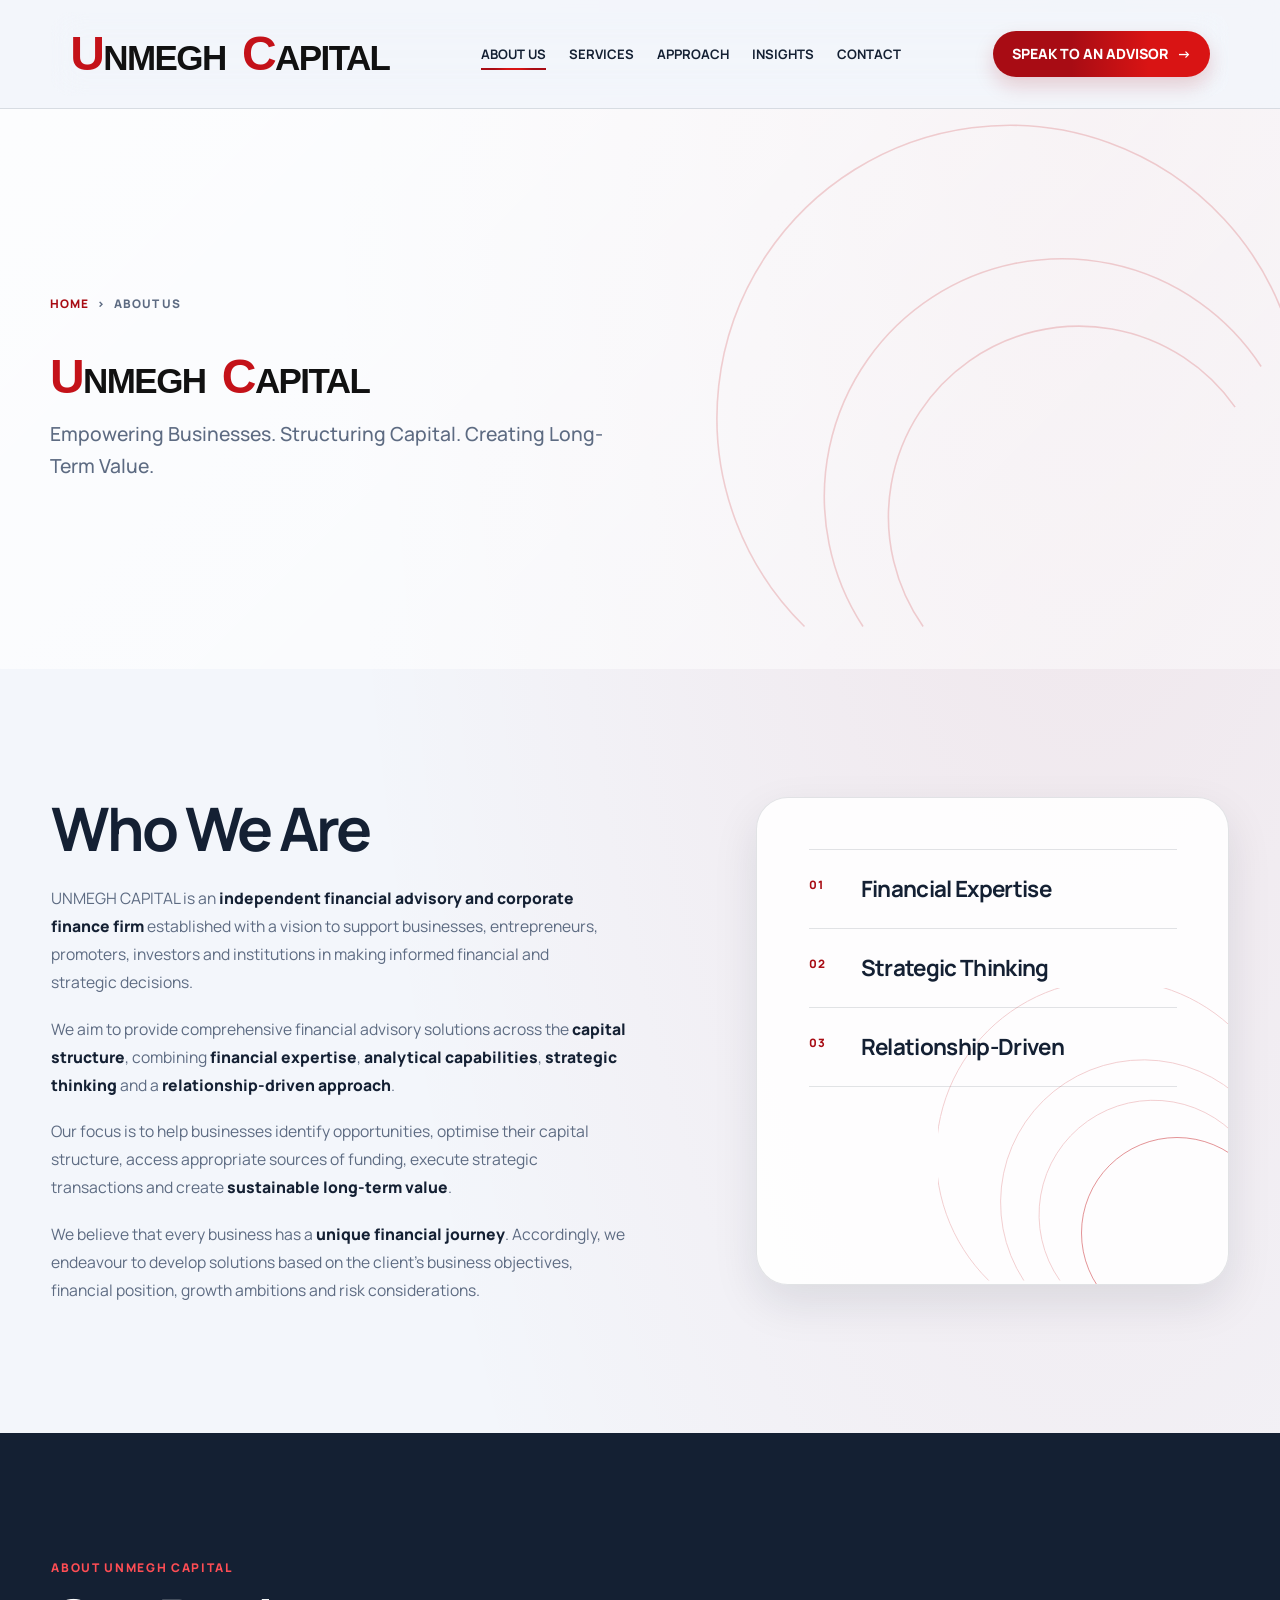
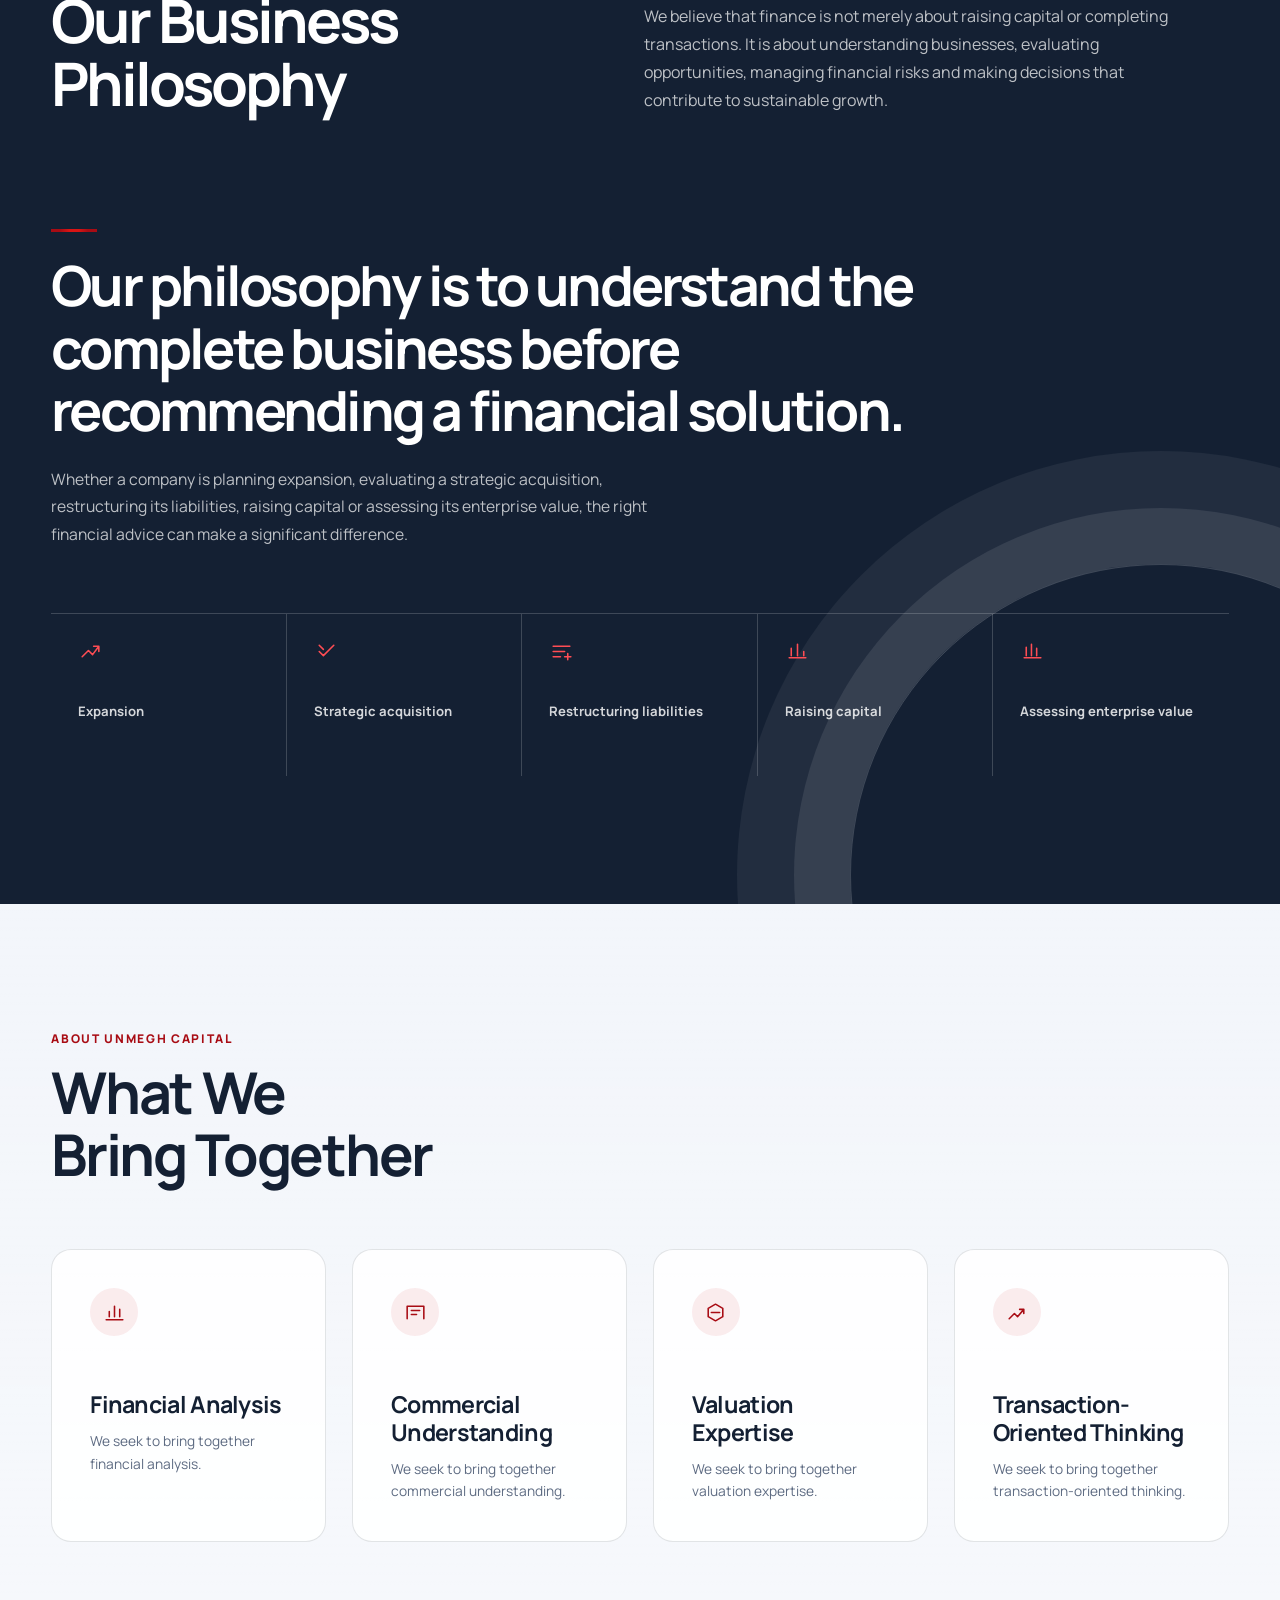
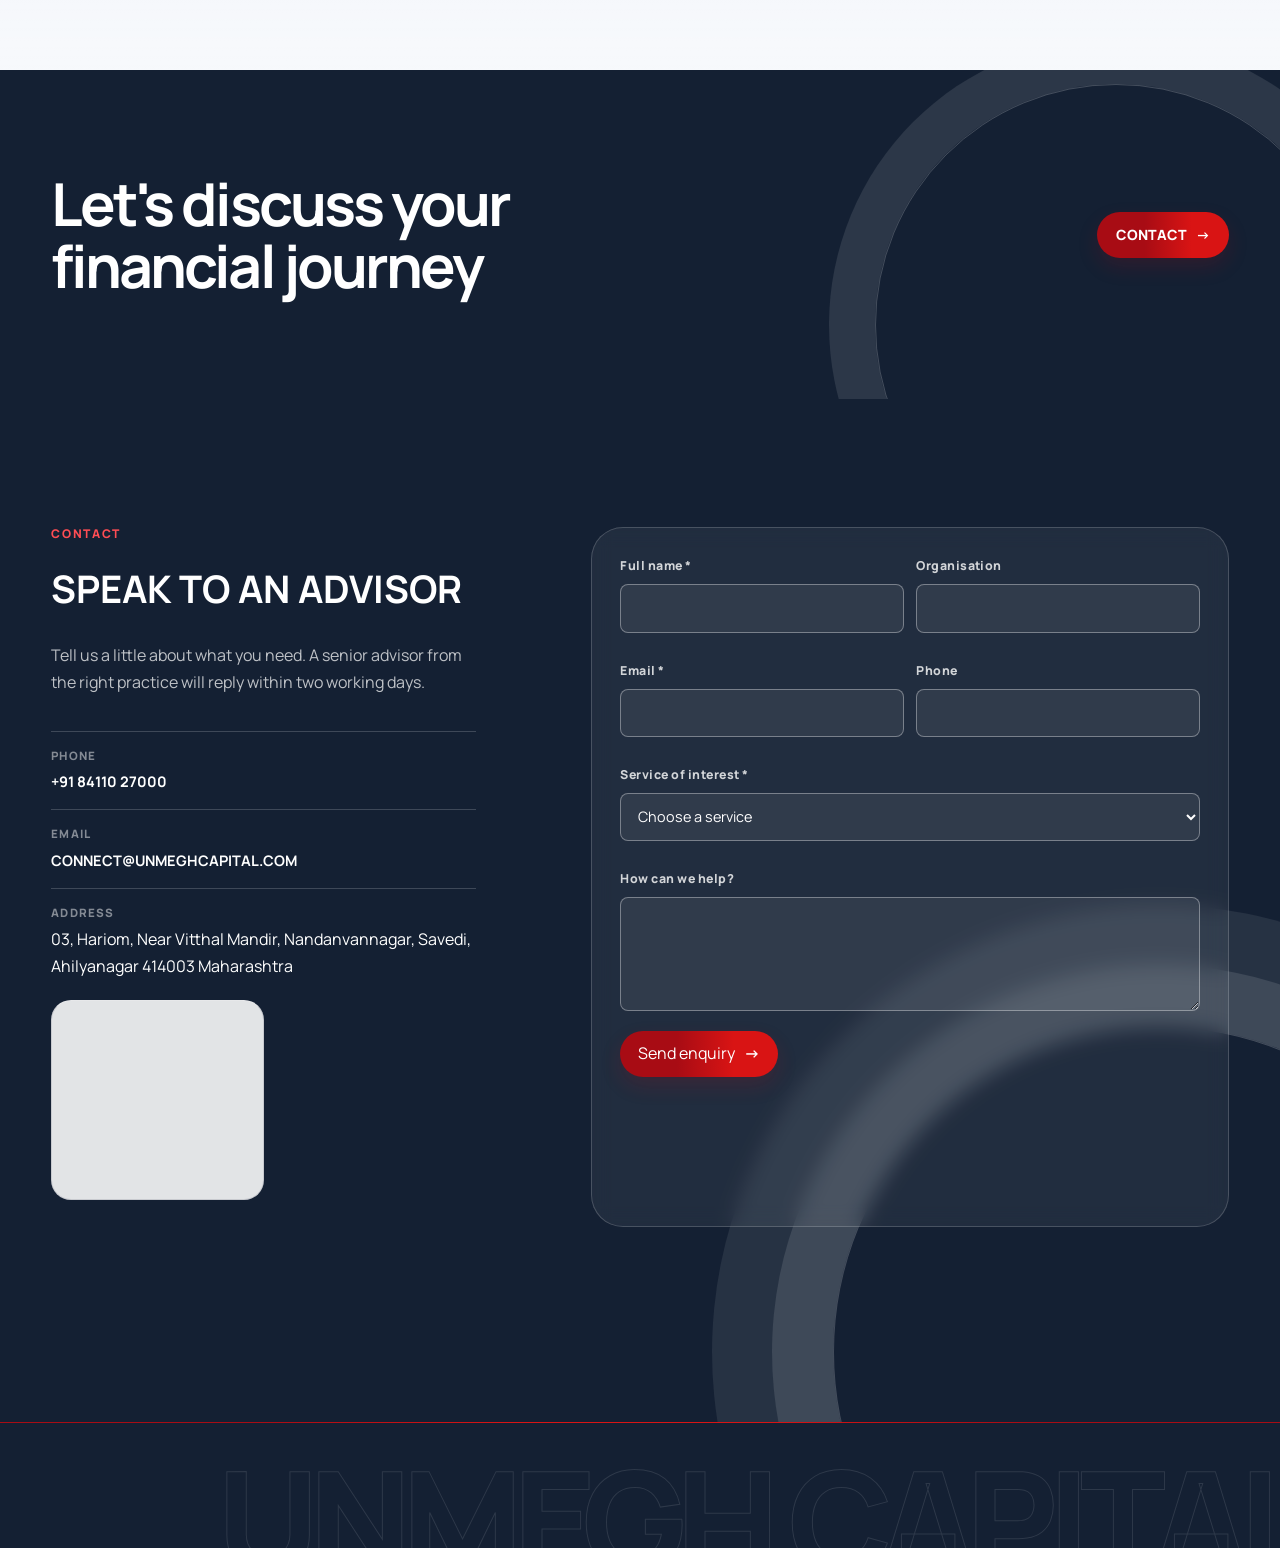
==== commit 06e92577: "Add files via upload" ====
--- a/about.html
+++ b/about.html
@@ -19,13 +19,13 @@
 
     <header class="motion-header" id="page-header">
       <div class="motion-header__inner shell">
-        <a class="wordmark" href="index.html#top" aria-label="UNMEGH CAPITAL home">UNMEGH<span></span>CAPITAL</a>
+        <a class="wordmark" href="index.html" aria-label="UNMEGH CAPITAL home"> <span>U</span>NMEGH &nbsp; <span>C</span>APITAL</a>
         <button class="menu-toggle" type="button" aria-expanded="false" aria-controls="site-menu">
           <span></span><span></span><span class="sr-only">Open navigation</span>
         </button>
         <nav class="motion-nav" id="site-menu" aria-label="Main navigation">
           <a href="about.html" aria-current="page">About Us</a>
-          <a href="about2.html">Services</a>
+          <a href="index.html#services">Services</a>
           <a href="index.html#approach">Approach</a>
           <a href="index.html#insights">Insights</a>
           <a href="index.html#contact">Contact</a>
@@ -39,7 +39,7 @@
         <div class="shell about-hero__grid">
           <div class="about-hero__copy" data-reveal>
             <nav class="breadcrumb" aria-label="Breadcrumb"><a href="index.html">Home</a><span aria-hidden="true">&rsaquo;</span><span aria-current="page">About Us</span></nav>
-            <h1 id="about-title">About<br>UNMEGH<i class="heading-dot"><span></span></i> CAPITAL</h1>
+        <a class="wordmark" href="#top" aria-label="UNMEGH CAPITAL home"> <span>U</span>NMEGH &nbsp; <span>C</span>APITAL</a>
         <!-- <a class="wordmark" href="#top" aria-label="UNMEGH CAPITAL home">UNMEGH<span></span>CAPITAL</a> -->
 
             <p>Empowering Businesses. Structuring Capital. Creating Long-Term Value.</p>
@@ -111,15 +111,48 @@
           <a class="button button--primary" href="index.html#contact">Contact <b aria-hidden="true">&rarr;</b></a>
         </div>
       </section>
+        <section class="contact section section--dark" id="contact" aria-labelledby="contact-title">
+        <div class="shell contact-grid">
+          <div class="contact-copy" data-reveal>
+            <p class="eyebrow">Contact</p><h2 id="contact-title">Speak to an advisor</h2>
+            <p>Tell us a little about what you need. A senior advisor from the right practice will reply within two working days.</p>
+            <dl class="contact-details"><div><dt>Phone</dt><dd><a href="tel:+918411027000">+91 84110 27000</a></dd></div><div><dt>Email</dt><dd><a href="mailto:connect@unmeghcapital.com">connect@unmeghcapital.com</a></dd></div><div><dt>Address</dt><dd>
+              03, Hariom, Near Vitthal Mandir, Nandanvannagar, Savedi, Ahilyanagar 414003 Maharashtra
+              <section class="contact-map">
+  <div class="contact-map__container">
+    <iframe
+      src="https://www.google.com/maps/embed?pb=!1m17!1m12!1m3!1d17501.09181695616!2d74.72070186121489!3d19.149651890731576!2m3!1f0!2f0!3f0!3m2!1i1024!2i768!4f13.1!3m2!1m1!2s!5e1!3m2!1sen!2sin!4v1795507110536!5m2!1sen!2sin"
+      width="600"
+      height="450"
+      style="border:0;"
+      allowfullscreen=""
+      loading="lazy"
+      referrerpolicy="strict-origin-when-cross-origin">
+    </iframe>
+  </div>
+</section></dd></div></dl>
+          </div>
+          <form class="contact-form" id="contact-form" novalidate data-reveal>
+            <div><label for="f-name">Full name *</label><input id="f-name" name="name" autocomplete="name" required /><p class="form-error" id="e-name"></p></div>
+            <div><label for="f-org">Organisation</label><input id="f-org" name="org" autocomplete="organization" /></div>
+            <div><label for="f-email">Email *</label><input id="f-email" name="email" type="email" autocomplete="email" required /><p class="form-error" id="e-email"></p></div>
+            <div><label for="f-phone">Phone</label><input id="f-phone" name="phone" type="tel" autocomplete="tel" /></div>
+            <div class="contact-form__full"><label for="f-svc">Service of interest *</label><select id="f-svc" name="svc" required><option value="">Choose a service</option><option value="corporate-finance">Corporate Finance</option><option value="ma-advisory">M&amp;A Advisory</option><option value="valuation">Valuation</option><option value="other">Not sure yet</option></select><p class="form-error" id="e-svc"></p></div>
+            <div class="contact-form__full"><label for="f-msg">How can we help?</label><textarea id="f-msg" name="msg"></textarea></div>
+            <div class="contact-form__full"><button class="button button--primary" type="submit">Send enquiry <b aria-hidden="true">&rarr;</b></button></div>
+            <p class="form-message contact-form__full" id="form-message" role="status"></p>
+          </form>
+        </div>
+      </section>
     </main>
 
     <footer class="site-footer">
-      <div class="shell footer-grid">
-        <div class="footer-brand"><a class="wordmark wordmark--light" href="index.html#top">UNMEGH<span></span>CAPITAL</a><p>Independent corporate finance, M&amp;A and valuation advisory.</p><p><a href="mailto:connect@unmeghcapital.com">unmeghcapital@gmail.com</a><br /><a href="tel:+918411027000">+91 84110 27000</a><br /><a href="https://www.unmeghcapital.com">www.unmeghcapital.com</a></p></div>
-        <div><h2>Services</h2><a href="index.html#services" data-service="corporate-finance">Corporate Finance</a><a href="index.html#services" data-service="ma-advisory">M&amp;A Advisory</a><a href="index.html#services" data-service="valuation">Valuation</a></div>
-        <div><h2>Firm</h2><a href="about.html">About Us</a><a href="index.html#approach">Approach</a><a href="index.html#insights">Insights</a><a href="index.html#contact">Contact</a></div>
-      </div>
-      <div class="shell footer-legal"><p>&copy; 2026 UNMEGH CAPITAL.</p><a class="back-to-top" href="#top" aria-label="Back to top">&uarr;</a></div>
+      <!-- <div class="shell footer-grid">
+        <div class="footer-brand"><a class="wordmark wordmark--light" href="#top">UNMEGH<span></span>CAPITAL</a><p>Independent corporate finance, M&amp;A and valuation advisory.</p><p><a href="mailto:connect@unmeghcapital.com">connect@unmeghcapital.com</a><br /><a href="tel:+918411027000">+91 84110 27000</a><br /><a href="https://www.unmeghcapital.com">www.unmeghcapital.com</a></p></div>
+        <div><h2>Services</h2><a href="#services" data-service="corporate-finance">Corporate Finance</a><a href="#services" data-service="ma-advisory">M&amp;A Advisory</a><a href="#services" data-service="valuation">Valuation</a></div>
+        <div><h2>Firm</h2><a href="about.html">About Us</a><a href="#approach">Approach</a><a href="#insights">Insights</a><a href="#contact">Contact</a></div>
+      </div> -->
+      <!-- <div class="shell footer-legal"><p>&copy; 2026 UNMEGH CAPITAL.</p><a class="back-to-top" href="#top" aria-label="Back to top">&uarr;</a></div> -->
       <div class="footer-ghost" aria-hidden="true">UNMEGH CAPITAL</div>
     </footer>
 
--- a/css/style.css
+++ b/css/style.css
@@ -32,6 +32,7 @@
 
 a {
   color: inherit;
+  text-transform: uppercase;
   text-decoration: none;
 }
 
@@ -95,6 +96,7 @@
   margin: 0;
   padding: 0;
   flex: 1;
+  
 }
 
 .nav-links a {
@@ -115,6 +117,8 @@
   font-size: 0.95rem;
   font-weight: 700;
   box-shadow: 0 10px 24px rgba(255, 80, 80, 0.633);
+  text-transform: uppercase;
+
 }
 
 main {
@@ -666,14 +670,16 @@
 }
 .wordmark {
   display: inline-flex;
+  font-family: Arial;
   align-items: baseline;
   flex: 0 0 auto;
   color: var(--logo);
-  font-size: 25px;
+  font-size: 35px;
   font-weight: 800;
   letter-spacing: -.045em;
 }
-.wordmark span { width: 6px; height: 6px; margin: 0 3px; border-radius: 2px; background: var(--accent); }
+/* .wordmark span { width: 6px; height: 6px; margin: 0 3px; border-radius: 2px; background: var(--accent); }*/
+.wordmark span {color:var(--accent); font-size:48px;font-weight:800;} 
 
 .heading-dot {
   display: inline-block;
@@ -756,11 +762,11 @@
 .menu-toggle { display: none; }
 
 /* Capability marquee */
-.capability-marquee { position: relative; z-index: 4; overflow: hidden; border-block: 1px solid var(--line); background: var(--surface); }
+.capability-marquee {   position: relative; z-index: 4; overflow: hidden; border-block: 1px solid var(--line);background: var(--accent-gradient); background-size: 180% 100%; box-shadow: 0 9px 20px rgba(168, 12, 20, .18);  }
 .capability-marquee__track { display: flex; width: max-content; animation: marquee 40s linear infinite; }
 .capability-marquee:hover .capability-marquee__track { animation-play-state: paused; }
-.capability-marquee__track > div { display: flex; align-items: center; min-width: max-content; height: 72px; color: var(--text); font-size: .88rem; font-weight: 800; letter-spacing: .04em; text-transform: uppercase; white-space: pre; }
-.capability-marquee i { margin: 0 27px; color: var(--accent); font-size: .58rem; font-style: normal; }
+.capability-marquee__track > div { display: flex; align-items: center; min-width: max-content; height: 28px; color:#fff; font-size: 14px; font-weight: 1000; letter-spacing: .04em; text-transform: uppercase; white-space: pre; }
+.capability-marquee i { margin: 0 27px; color:#fff; font-size: .58rem; font-style: normal; }
 @keyframes marquee { to { transform: translateX(-50%); } }
 
 /* Approach */
@@ -856,15 +862,15 @@
 }
 
 @media (max-width: 1023px) {
-  .thread { left: 10px; }.motion-header { padding-block: 9px; }.motion-header__inner { min-height: 58px; padding-inline: 15px; }.motion-header.is-solid .motion-header__inner { min-height: 54px; }.header-cta { display: none; }.menu-toggle { position: relative; z-index: 61; display: grid; width: 44px; height: 44px; place-content: center; gap: 6px; margin-left: auto; padding: 0; border: 0; background: transparent; }.menu-toggle > span:not(.sr-only) { width: 23px; height: 2px; background: var(--text); transition: transform .3s var(--ease); }.menu-toggle[aria-expanded="true"] span:first-child { transform: translateY(4px) rotate(45deg); }.menu-toggle[aria-expanded="true"] span:nth-child(2) { transform: translateY(-4px) rotate(-45deg); }.motion-nav { position: fixed; z-index: 60; inset: 0; display: flex; flex-direction: column; align-items: flex-start; justify-content: center; gap: 4px; padding: max(110px, env(safe-area-inset-top)) clamp(24px, 7vw, 62px) max(40px, env(safe-area-inset-bottom)); overflow-y: auto; background: var(--bg); clip-path: circle(0 at calc(100% - 40px) 40px); pointer-events: none; transition: clip-path .5s var(--ease); }.motion-nav.is-open { clip-path: circle(150% at calc(100% - 40px) 40px); pointer-events: auto; }.motion-nav > a, .nav-businesses > button { padding: 10px 0; font-size: clamp(1.55rem, 4vw, 2.1rem); letter-spacing: -.04em; }.nav-businesses { width: 100%; }.mega-menu { position: static; display: grid; grid-template-columns: 1fr; width: 100%; max-height: 0; padding: 0; overflow: hidden; border: 0; box-shadow: none; opacity: 1; transform: none; clip-path: none; background: transparent; backdrop-filter: none; pointer-events: auto; transition: max-height .4s var(--ease), padding .4s var(--ease); }.nav-businesses.is-open .mega-menu { max-height: 540px; padding: 8px 0 12px; transform: none; }.mega-menu a { padding: 8px 0 8px 17px; }.mega-menu strong { font-size: .9rem; }.motion-site.menu-open { overflow: hidden; }
+  .thread { left: 10px; }.motion-header { margin-bottom: -100px; padding-block: 10px; }.motion-header__inner { min-height: 64px; padding-inline: 15px; }.motion-header.is-solid .motion-header__inner { min-height: 64px; }.wordmark { font-size: 1.35rem; }.wordmark span { font-size: 1.85rem; }.header-cta { display: none; }.menu-toggle { position: relative; z-index: 61; display: grid; width: 44px; height: 44px; place-content: center; gap: 6px; margin-left: auto; padding: 0; border: 0; background: transparent; }.menu-toggle > span:not(.sr-only) { width: 23px; height: 2px; background: var(--text); transition: transform .3s var(--ease); }.menu-toggle[aria-expanded="true"] span:first-child { transform: translateY(4px) rotate(45deg); }.menu-toggle[aria-expanded="true"] span:nth-child(2) { transform: translateY(-4px) rotate(-45deg); }.motion-nav { position: fixed; z-index: 60; inset: 0; display: flex; flex-direction: column; align-items: flex-start; justify-content: center; gap: 4px; padding: max(110px, env(safe-area-inset-top)) clamp(24px, 7vw, 62px) max(40px, env(safe-area-inset-bottom)); overflow-y: auto; background: var(--bg); clip-path: circle(0 at calc(100% - 40px) 40px); pointer-events: none; transition: clip-path .5s var(--ease); }.motion-nav.is-open { clip-path: circle(150% at calc(100% - 40px) 40px); pointer-events: auto; }.motion-nav > a, .nav-businesses > button { padding: 10px 0; font-size: clamp(1.2rem, 3.6vw, 1.65rem); letter-spacing: -.04em; }.nav-businesses { width: 100%; }.mega-menu { position: static; display: grid; grid-template-columns: 1fr; width: 100%; max-height: 0; padding: 0; overflow: hidden; border: 0; box-shadow: none; opacity: 1; transform: none; clip-path: none; background: transparent; backdrop-filter: none; pointer-events: auto; transition: max-height .4s var(--ease), padding .4s var(--ease); }.nav-businesses.is-open .mega-menu { max-height: 540px; padding: 8px 0 12px; transform: none; }.mega-menu a { padding: 8px 0 8px 17px; }.mega-menu strong { font-size: .9rem; }.motion-site.menu-open { overflow: hidden; }
   .split-4-8, .values__grid { grid-template-columns: 1fr; }.section-intro { padding-top: 0; }.business-layout { grid-template-columns: 1fr; }.business-index { display: none; }.business-panels { position: static; display: grid; gap: 14px; min-height: auto; }.business-panel, .has-js .business-panel { position: relative; inset: auto; display: grid; grid-template-columns: 58px minmax(0, 1fr); min-height: 0; padding: 26px; opacity: 1; pointer-events: auto; transform: none; filter: none; box-shadow: var(--shadow-soft); }.business-panel .arc-art { display: none; }.business-panel__number { font-size: 3.1rem; }.business-panel h3 { max-width: 18ch; font-size: 1.65rem; }.business-steps { display: none; }.stats-grid { grid-template-columns: repeat(2, 1fr); }.stats-grid article:nth-child(even) { transform: none; }.stats-grid article:nth-child(2) { border-right: 0; }.stats-grid article:nth-child(n+3) { border-top: 1px solid rgba(255,255,255,.18); }.pillar-grid { grid-template-columns: 1fr 1fr; }.pillar-grid article:nth-child(3) { margin-top: 0; }.values__intro { position: static; }.footer-grid { grid-template-columns: 1.4fr 1fr 1fr; }.footer-grid > :last-child { grid-column: 2 / 4; }
 }
 
 @media (max-width: 700px) {
-  html { scroll-padding-top: 80px; }.section { padding-block: 72px; }.section-heading { display: block; margin-bottom: 38px; }.section-heading > p { margin-top: 15px; }.section-heading h2, .approach h2, .values h2, .newsletter h2 { font-size: clamp(2rem, 9vw, 3rem); }.capability-marquee__track > div { height: 58px; font-size: .7rem; }.capability-marquee i { margin-inline: 18px; }.watermark { width: 270px; right: -90px; bottom: -70px; }.business-panel, .has-js .business-panel { grid-template-columns: 1fr; gap: 15px; }.business-panel__number { font-size: 3.2rem; }.business-panel h3 { margin-bottom: 13px; font-size: 1.6rem; }.business-panel p:not(.eyebrow) { margin-bottom: 18px; }.stats-grid article { min-height: 190px; padding: 23px 14px; }.stats-grid strong { font-size: clamp(2.4rem, 12vw, 4rem); }.stats-grid span { font-size: .72rem; }.data-note { margin-top: 28px; }.pillar-grid { grid-template-columns: 1fr; }.pillar-grid article, .pillar-grid article:nth-child(2) { min-height: 270px; margin-top: 0; }.pillar-grid article > span { margin-bottom: 42px; }.chair-card { grid-template-columns: 1fr; padding: 18px; }.chair-card__portrait { aspect-ratio: 16 / 10; }.chair-card blockquote { font-size: 1.6rem; }.leadership-carousel { grid-auto-columns: minmax(260px, 78vw); }.values-arcs { right: -210px; bottom: -130px; width: 600px; }.culture-list { gap: 55px; }.culture-list h3 { font-size: clamp(2.75rem, 14vw, 5rem); }.filters { margin-top: -6px; }.moments-scroller { grid-auto-columns: minmax(248px, 76vw); }.newsletter__panel { grid-template-columns: 1fr; padding: 30px 22px; }.newsletter-form > div { display: grid; gap: 10px; padding: 0; background: transparent; }.newsletter-form input { min-height: 50px; padding: 0 15px; border-radius: var(--r-pill); background: #fff; }.newsletter-form .button { min-height: 50px; }.newsletter__talk { grid-column: auto; }.footer-grid { grid-template-columns: 1fr 1fr; }.footer-brand { grid-column: 1 / -1; }.footer-grid > :last-child { grid-column: 1 / -1; }.footer-legal { grid-template-columns: 1fr 42px; align-items: start; margin-top: 58px; }.footer-legal p { grid-row: 2; }.back-to-top { grid-column: 2; grid-row: 1 / 3; }.footer-ghost { bottom: -1vw; font-size: 4.6rem; }
-}
-
-@media (max-width: 420px) { .wordmark { font-size: 1rem; }.motion-header__inner { padding-inline: 12px; }.stats-grid strong { font-size: 2.25rem; }.stats-grid span { max-width: 14ch; }.footer-grid { grid-template-columns: 1fr; }.footer-brand, .footer-grid > :last-child { grid-column: auto; } }
+  html { scroll-padding-top: 80px; }.section { padding-block: 72px; }.section-heading { display: block; margin-bottom: 38px; }.section-heading > p { margin-top: 15px; }.section-heading h2, .approach h2, .values h2, .newsletter h2 { font-size: clamp(2rem, 9vw, 3rem); }.capability-marquee { margin-bottom: 10px; }.capability-marquee__track > div { height: 34px; font-size: .64rem; }.capability-marquee i { margin-inline: 14px; }.watermark { width: 270px; right: -90px; bottom: -70px; }.business-panel, .has-js .business-panel { grid-template-columns: 1fr; gap: 15px; }.business-panel__number { font-size: 3.2rem; }.business-panel h3 { margin-bottom: 13px; font-size: 1.6rem; }.business-panel p:not(.eyebrow) { margin-bottom: 18px; }.stats-grid article { min-height: 190px; padding: 23px 14px; }.stats-grid strong { font-size: clamp(2.4rem, 12vw, 4rem); }.stats-grid span { font-size: .72rem; }.data-note { margin-top: 28px; }.pillar-grid { grid-template-columns: 1fr; }.pillar-grid article, .pillar-grid article:nth-child(2) { min-height: 270px; margin-top: 0; }.pillar-grid article > span { margin-bottom: 42px; }.chair-card { grid-template-columns: 1fr; padding: 18px; }.chair-card__portrait { aspect-ratio: 16 / 10; }.chair-card blockquote { font-size: 1.6rem; }.leadership-carousel { grid-auto-columns: minmax(260px, 78vw); }.values-arcs { right: -210px; bottom: -130px; width: 600px; }.culture-list { gap: 55px; }.culture-list h3 { font-size: clamp(2.75rem, 14vw, 5rem); }.filters { margin-top: -6px; }.moments-scroller { grid-auto-columns: minmax(248px, 76vw); }.newsletter__panel { grid-template-columns: 1fr; padding: 30px 22px; }.newsletter-form > div { display: grid; gap: 10px; padding: 0; background: transparent; }.newsletter-form input { min-height: 50px; padding: 0 15px; border-radius: var(--r-pill); background: #fff; }.newsletter-form .button { min-height: 50px; }.newsletter__talk { grid-column: auto; }.footer-grid { grid-template-columns: 1fr 1fr; }.footer-brand { grid-column: 1 / -1; }.footer-grid > :last-child { grid-column: 1 / -1; }.footer-legal { grid-template-columns: 1fr 42px; align-items: start; margin-top: 58px; }.footer-legal p { grid-row: 2; }.back-to-top { grid-column: 2; grid-row: 1 / 3; }.footer-ghost { bottom: -1vw; font-size: 4.6rem; }
+}
+
+@media (max-width: 420px) { .wordmark { font-size: 1rem; }.wordmark span { font-size: 1.4rem; }.motion-header__inner { padding-inline: 12px; }.stats-grid strong { font-size: 2.25rem; }.stats-grid span { max-width: 14ch; }.footer-grid { grid-template-columns: 1fr; }.footer-brand, .footer-grid > :last-child { grid-column: auto; } }
 
 @media (prefers-reduced-motion: reduce) {
   *, *::before, *::after { scroll-behavior: auto !important; animation-duration: .01ms !important; animation-iteration-count: 1 !important; transition-duration: .01ms !important; }
@@ -888,12 +894,12 @@
 }
 .home-hero__copy { position: relative; z-index: 1; }
 .home-hero h1 {
-  max-width: 11ch;
+  max-width: 10ch;
   margin: 0 0 25px;
   color: var(--text);
-  font-size: clamp(42px, 4vw, 56px);
+  font-size: clamp(38px, 3.5vw, 48px);
   font-weight: 800;
-  line-height: 56px;
+  line-height: 48px;
   letter-spacing: -0.05em;
 
 }
@@ -943,13 +949,13 @@
 .contact::after { position: absolute; right: -16vw; bottom: -20vw; width: min(55vw, 650px); aspect-ratio: 1; border: 1px solid rgba(255,255,255,.2); border-radius: 50%; box-shadow: 0 0 0 60px transparent, 0 0 0 61px rgba(255,255,255,.11), 0 0 0 120px transparent, 0 0 0 121px rgba(255,255,255,.08); content: ""; pointer-events: none; }
 .contact-grid { position: relative; z-index: 1; display: grid; grid-template-columns: minmax(260px, .8fr) minmax(0, 1.2fr); gap: clamp(44px, 9vw, 140px); }
 .contact .eyebrow { color: var(--accent-light); }
-.contact h2 { max-width: 11ch; margin: 0 0 22px; color: #fff; font-size: clamp(2.6rem, 1.4rem + 4vw, 5rem); font-weight: 700; line-height: 1.04; letter-spacing: -.055em; }
+.contact h2 { max-width: 18ch; margin: 0 0 22px; color: #fff; font-size:38px; font-weight: 700;text-transform: uppercase; }
 .contact-copy > p:not(.eyebrow) { max-width: 43ch; margin-bottom: 0; color: rgba(255,255,255,.72); font-size: 1rem; line-height: 1.7; }
 .contact-details { margin: 34px 0 0; }
 .contact-details div { padding: 14px 0; border-top: 1px solid rgba(255,255,255,.18); }
 .contact-details dt { margin-bottom: 3px; color: rgba(255,255,255,.48); font-size: .72rem; font-weight: 800; letter-spacing: .1em; text-transform: uppercase; }
 .contact-details dd { margin: 0; }.contact-details a { color: #fff; font-size: .91rem; font-weight: 700; }.contact-details a:hover { color: var(--accent-light); }
-.contact-form { display: grid; grid-template-columns: repeat(2, minmax(0, 1fr)); gap: 17px 20px; align-content: start; padding: clamp(23px, 4vw, 48px); border: 1px solid rgba(255,255,255,.18); border-radius: var(--r-lg); background: rgba(255,255,255,.06); backdrop-filter: blur(10px); }
+.contact-form { display: grid; grid-template-columns: repeat(2, minmax(0, 1fr)); height: 700px; align-content: start; padding: clamp(16px, 2.5vw, 28px); gap: 12px ; border: 1px solid rgba(255,255,255,.18); border-radius: var(--r-lg); background: rgba(255,255,255,.06); backdrop-filter: blur(10px); }
 .contact-form label { display: block; margin-bottom: 7px; color: rgba(255,255,255,.8); font-size: .77rem; font-weight: 800; letter-spacing: .04em; }
 .contact-form input, .contact-form select, .contact-form textarea { width: 100%; min-height: 48px; padding: 11px 13px; border: 1px solid rgba(255,255,255,.35); border-radius: 8px; color: #fff; background: rgba(255,255,255,.07); font: inherit; font-size: .9rem; outline: 0; }
 .contact-form select { color: #fff; }.contact-form select option { color: var(--text); background: #fff; }.contact-form textarea { min-height: 114px; resize: vertical; }
@@ -967,7 +973,7 @@
   .practice-details { padding-left: 18px; }
 }
 @media (max-width: 1023px) {
-  .home-hero { min-height: auto; }.home-hero__grid { grid-template-columns: 1fr; align-items: start; }
+  .home-hero { min-height: auto; margin-top: 0; }.home-hero__grid { grid-template-columns: 1fr; align-items: start; }
   .home-hero h1 { max-width: 13ch; }.hero-facts { max-width: 650px; }
   .practice-details { grid-column: 2; display: grid; grid-template-columns: repeat(2, minmax(0, 1fr)); gap: 22px; padding-top: 20px; padding-left: 0; border-top: 1px solid var(--line); border-left: 0; }
   .route-grid { grid-template-columns: repeat(2, minmax(0, 1fr)); }.route-grid article:nth-child(2) { border-right: 0; }.route-grid article:nth-child(n+3) { border-top: 1px solid var(--line); }
@@ -1040,7 +1046,7 @@
   .motion-header,
   .motion-header.is-solid { background: rgba(243, 246, 251, .98); }
   .motion-header__inner,
-  .motion-header.is-solid .motion-header__inner { min-height: 54px; }
+  .motion-header.is-solid .motion-header__inner { min-height: 64px; }
 }
 
 /* About page */
@@ -1137,3 +1143,45 @@
   .strength-icon { margin-bottom: 34px; }
   .about-cta__inner { display: grid; justify-items: start; }
 }
+
+
+/* Contact Map */
+.contact-map {
+  width: 100%;
+  padding: 20px 0 80px;
+}
+
+.contact-map__container {
+  width: 50%;
+  height: 200px;
+  overflow: hidden;
+  border: 1px solid var(--line);
+  border-radius: 20px;
+  background: var(--surface);
+}
+
+.contact-map__container iframe {
+  display: block;
+  width: 100%;
+  height: 100%;
+  border: 0;
+  /* filter: grayscale(100%); */
+}
+
+/* Responsive */
+@media (max-width: 768px) {
+  .contact-map {
+    padding: 10px 0 50px;
+  }
+
+  .contact-map__container {
+    height: 350px;
+    border-radius: 14px;
+  }
+}
+
+@media (max-width: 480px) {
+  .contact-map__container {
+    height: 280px;
+  }
+}
